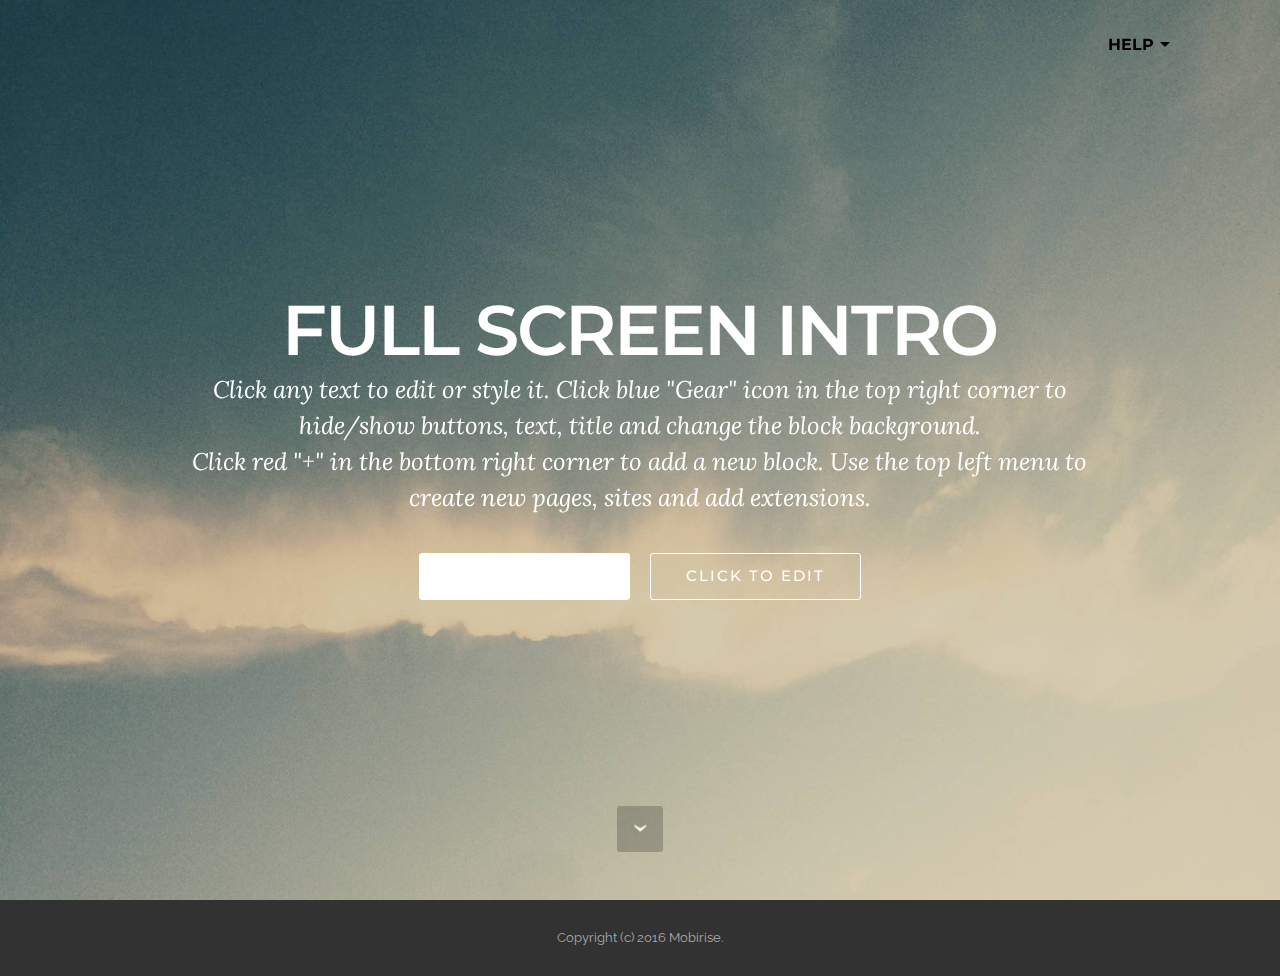
==== index.html @ 16f18b4a "create github pages" ====
<!DOCTYPE html>
<html>
<head>
  <!-- Site made with Mobirise Website Builder v3.12.1, https://mobirise.com -->
  <meta charset="UTF-8">
  <meta http-equiv="X-UA-Compatible" content="IE=edge">
  <meta name="generator" content="Mobirise v3.12.1, mobirise.com">
  <meta name="viewport" content="width=device-width, initial-scale=1">
  <link rel="shortcut icon" href="assets/images/logo.png" type="image/x-icon">
  <meta name="description" content="">
  
  <link rel="stylesheet" href="https://fonts.googleapis.com/css?family=Lora:400,700,400italic,700italic&amp;subset=latin">
  <link rel="stylesheet" href="https://fonts.googleapis.com/css?family=Montserrat:400,700">
  <link rel="stylesheet" href="https://fonts.googleapis.com/css?family=Raleway:100,100i,200,200i,300,300i,400,400i,500,500i,600,600i,700,700i,800,800i,900,900i">
  <link rel="stylesheet" href="assets/bootstrap-material-design-font/css/material.css">
  <link rel="stylesheet" href="assets/tether/tether.min.css">
  <link rel="stylesheet" href="assets/bootstrap/css/bootstrap.min.css">
  <link rel="stylesheet" href="assets/dropdown/css/style.css">
  <link rel="stylesheet" href="assets/animate.css/animate.min.css">
  <link rel="stylesheet" href="assets/theme/css/style.css">
  <link rel="stylesheet" href="assets/mobirise/css/mbr-additional.css" type="text/css">
  
  
  
</head>
<body>
<section id="menu-0">

    <nav class="navbar navbar-dropdown bg-color transparent">
        <div class="container">

            <div class="mbr-table">
                
                <div class="mbr-table-cell">

                    <button class="navbar-toggler pull-xs-right hidden-md-up" type="button" data-toggle="collapse" data-target="#exCollapsingNavbar">
                        <div class="hamburger-icon"></div>
                    </button>

                    <ul class="nav-dropdown collapse pull-xs-right nav navbar-nav navbar-toggleable-sm" id="exCollapsingNavbar"><li class="nav-item dropdown open"><a class="nav-link link dropdown-toggle" data-toggle="dropdown-submenu" href="https://mobirise.com/" aria-expanded="true">HELP</a><div class="dropdown-menu"><a class="dropdown-item" href="http://forums.mobirise.com/">Forum</a><a class="dropdown-item" href="https://mobirise.com/">Tutorials</a><a class="dropdown-item" href="https://mobirise.com/">Contact us</a></div></li></ul>
                    <button hidden="" class="navbar-toggler navbar-close" type="button" data-toggle="collapse" data-target="#exCollapsingNavbar">
                        <div class="close-icon"></div>
                    </button>

                </div>
            </div>

        </div>
    </nav>

</section>

<section class="engine"><a rel="external" href="https://mobirise.com">mobirise.com</a></section><section class="mbr-section mbr-section-hero mbr-section-full mbr-parallax-background mbr-section-with-arrow mbr-after-navbar" id="header1-1" style="background-image: url(assets/images/jumbotron.jpg);">

    

    <div class="mbr-table-cell">

        <div class="container">
            <div class="row">
                <div class="mbr-section col-md-10 col-md-offset-1 text-xs-center">

                    <h1 class="mbr-section-title display-1">FULL SCREEN INTRO</h1>
                    <p class="mbr-section-lead lead">Click any text to edit or style it. Click blue "Gear" icon in the top right corner to hide/show buttons, text, title and change the block background. <br> Click red "+" in the bottom right corner to add a new block. Use the top left menu to create new pages, sites and add extensions.</p>
                    <div class="mbr-section-btn"><a class="btn btn-lg btn-primary" href="https://mobirise.com">CLICK TO EDIT</a> <a class="btn btn-lg btn-white btn-white-outline" href="https://mobirise.com">CLICK TO EDIT</a></div>
                </div>
            </div>
        </div>
    </div>

    <div class="mbr-arrow mbr-arrow-floating" aria-hidden="true"><a href="#footer1-2"><i class="mbr-arrow-icon"></i></a></div>

</section>

<footer class="mbr-small-footer mbr-section mbr-section-nopadding" id="footer1-2" style="background-color: rgb(50, 50, 50); padding-top: 1.75rem; padding-bottom: 1.75rem;">
    
    <div class="container">
        <p class="text-xs-center">Copyright (c) 2016 Mobirise.</p>
    </div>
</footer>


  <script src="assets/web/assets/jquery/jquery.min.js"></script>
  <script src="assets/tether/tether.min.js"></script>
  <script src="assets/bootstrap/js/bootstrap.min.js"></script>
  <script src="assets/smooth-scroll/smooth-scroll.js"></script>
  <script src="assets/dropdown/js/script.min.js"></script>
  <script src="assets/touch-swipe/jquery.touch-swipe.min.js"></script>
  <script src="assets/viewport-checker/jquery.viewportchecker.js"></script>
  <script src="assets/jarallax/jarallax.js"></script>
  <script src="assets/theme/js/script.js"></script>
  
  
  <input name="animation" type="hidden">
  </body>
</html>
---- assets/bootstrap-material-design-font/css/material.css ----
@font-face {
  font-family: 'Material-Design-Icons';
  src: url('../fonts/Material-Design-Icons.eot?3ocs8m');
  src: url('../fonts/Material-Design-Icons.eot?#iefix3ocs8m') format('embedded-opentype'), url('../fonts/Material-Design-Icons.woff?3ocs8m') format('woff'), url('../fonts/Material-Design-Icons.ttf?3ocs8m') format('truetype'), url('../fonts/Material-Design-Icons.svg?3ocs8m#Material-Design-Icons') format('svg');
  font-weight: normal;
  font-style: normal;
}
[class^="mdi-"],
[class*="mdi-"] {
  speak: none;
  display: inline-block;
  font-style: normal;
  font-variant:normal;
  font-weight:normal;
  /*font-size:24px;*/
  line-height:1;
  font-family:'Material-Design-Icons' !important;
  text-rendering: auto;
  
  -webkit-font-smoothing: antialiased;
  -moz-osx-font-smoothing: grayscale;
  -webkit-transform: translate(0, 0);
      -ms-transform: translate(0, 0);
          transform: translate(0, 0);
}
[class^="mdi-"]:before,
[class*="mdi-"]:before {
  display: inline-block;
  speak: none;
  text-decoration: inherit;
}
[class^="mdi-"].pull-left,
[class*="mdi-"].pull-left {
  margin-right: .3em;
}
[class^="mdi-"].pull-right,
[class*="mdi-"].pull-right {
  margin-left: .3em;
}
[class^="mdi-"].mdi-lg:before,
[class*="mdi-"].mdi-lg:before,
[class^="mdi-"].mdi-lg:after,
[class*="mdi-"].mdi-lg:after {
  font-size: 1.33333333em;
  line-height: 0.75em;
  vertical-align: -15%;
}
[class^="mdi-"].mdi-2x:before,
[class*="mdi-"].mdi-2x:before,
[class^="mdi-"].mdi-2x:after,
[class*="mdi-"].mdi-2x:after {
  font-size: 2em;
}
[class^="mdi-"].mdi-3x:before,
[class*="mdi-"].mdi-3x:before,
[class^="mdi-"].mdi-3x:after,
[class*="mdi-"].mdi-3x:after {
  font-size: 3em;
}
[class^="mdi-"].mdi-4x:before,
[class*="mdi-"].mdi-4x:before,
[class^="mdi-"].mdi-4x:after,
[class*="mdi-"].mdi-4x:after {
  font-size: 4em;
}
[class^="mdi-"].mdi-5x:before,
[class*="mdi-"].mdi-5x:before,
[class^="mdi-"].mdi-5x:after,
[class*="mdi-"].mdi-5x:after {
  font-size: 5em;
}
[class^="mdi-device-signal-cellular-"]:after,
[class^="mdi-device-battery-"]:after,
[class^="mdi-device-battery-charging-"]:after,
[class^="mdi-device-signal-cellular-connected-no-internet-"]:after,
[class^="mdi-device-signal-wifi-"]:after,
[class^="mdi-device-signal-wifi-statusbar-not-connected"]:after,
.mdi-device-network-wifi:after {
  opacity: .3;
  position: absolute;
  left: 0;
  top: 0;
  z-index: 1;
  display: inline-block;
  speak: none;
  text-decoration: inherit;
}
[class^="mdi-device-signal-cellular-"]:after {
  content: "\e758";
}
[class^="mdi-device-battery-"]:after {
  content: "\e735";
}
[class^="mdi-device-battery-charging-"]:after {
  content: "\e733";
}
[class^="mdi-device-signal-cellular-connected-no-internet-"]:after {
  content: "\e75d";
}
[class^="mdi-device-signal-wifi-"]:after,
.mdi-device-network-wifi:after {
  content: "\e765";
}
[class^="mdi-device-signal-wifi-statusbasr-not-connected"]:after {
  content: "\e8f7";
}
.mdi-device-signal-cellular-off:after,
.mdi-device-signal-cellular-null:after,
.mdi-device-signal-cellular-no-sim:after,
.mdi-device-signal-wifi-off:after,
.mdi-device-signal-wifi-4-bar:after,
.mdi-device-signal-cellular-4-bar:after,
.mdi-device-battery-alert:after,
.mdi-device-signal-cellular-connected-no-internet-4-bar:after,
.mdi-device-battery-std:after,
.mdi-device-battery-full .mdi-device-battery-unknown:after {
  content: "";
}
.mdi-fw {
  width: 1.28571429em;
  text-align: center;
}
.mdi-ul {
  padding-left: 0;
  margin-left: 2.14285714em;
  list-style-type: none;
}
.mdi-ul > li {
  position: relative;
}
.mdi-li {
  position: absolute;
  left: -2.14285714em;
  width: 2.14285714em;
  top: 0.14285714em;
  text-align: center;
}
.mdi-li.mdi-lg {
  left: -1.85714286em;
}
.mdi-border {
  padding: .2em .25em .15em;
  border: solid 0.08em #eeeeee;
  border-radius: .1em;
}
.mdi-spin {
  -webkit-animation: mdi-spin 2s infinite linear;
  animation: mdi-spin 2s infinite linear;
  -webkit-transform-origin: 50% 50%;
  -ms-transform-origin: 50% 50%;
      transform-origin: 50% 50%;
}
.mdi-pulse {
  -webkit-animation: mdi-spin 1s steps(8) infinite;
  animation: mdi-spin 1s steps(8) infinite;
  -webkit-transform-origin: 50% 50%;
  -ms-transform-origin: 50% 50%;
      transform-origin: 50% 50%;
}
@-webkit-keyframes mdi-spin {
  0% {
    -webkit-transform: rotate(0deg);
    transform: rotate(0deg);
  }
  100% {
    -webkit-transform: rotate(359deg);
    transform: rotate(359deg);
  }
}
@keyframes mdi-spin {
  0% {
    -webkit-transform: rotate(0deg);
    transform: rotate(0deg);
  }
  100% {
    -webkit-transform: rotate(359deg);
    transform: rotate(359deg);
  }
}
.mdi-rotate-90 {
  filter: progid:DXImageTransform.Microsoft.BasicImage(rotation=1);
  -webkit-transform: rotate(90deg);
  -ms-transform: rotate(90deg);
  transform: rotate(90deg);
}
.mdi-rotate-180 {
  filter: progid:DXImageTransform.Microsoft.BasicImage(rotation=2);
  -webkit-transform: rotate(180deg);
  -ms-transform: rotate(180deg);
  transform: rotate(180deg);
}
.mdi-rotate-270 {
  filter: progid:DXImageTransform.Microsoft.BasicImage(rotation=3);
  -webkit-transform: rotate(270deg);
  -ms-transform: rotate(270deg);
  transform: rotate(270deg);
}
.mdi-flip-horizontal {
  filter: progid:DXImageTransform.Microsoft.BasicImage(rotation=0, mirror=1);
  -webkit-transform: scale(-1, 1);
  -ms-transform: scale(-1, 1);
  transform: scale(-1, 1);
}
.mdi-flip-vertical {
  filter: progid:DXImageTransform.Microsoft.BasicImage(rotation=2, mirror=1);
  -webkit-transform: scale(1, -1);
  -ms-transform: scale(1, -1);
  transform: scale(1, -1);
}
:root .mdi-rotate-90,
:root .mdi-rotate-180,
:root .mdi-rotate-270,
:root .mdi-flip-horizontal,
:root .mdi-flip-vertical {
  -webkit-filter: none;
          filter: none;
}
.mdi-stack {
  position: relative;
  display: inline-block;
  width: 2em;
  height: 2em;
  line-height: 2em;
  vertical-align: middle;
}
.mdi-stack-1x,
.mdi-stack-2x {
  position: absolute;
  left: 0;
  width: 100%;
  text-align: center;
}
.mdi-stack-1x {
  line-height: inherit;
}
.mdi-stack-2x {
  font-size: 2em;
}
.mdi-inverse {
  color: #ffffff;
}
/* Start Icons */
.mdi-action-3d-rotation:before {
  content: "\e600";
}
.mdi-action-accessibility:before {
  content: "\e601";
}
.mdi-action-account-balance-wallet:before {
  content: "\e602";
}
.mdi-action-account-balance:before {
  content: "\e603";
}
.mdi-action-account-box:before {
  content: "\e604";
}
.mdi-action-account-child:before {
  content: "\e605";
}
.mdi-action-account-circle:before {
  content: "\e606";
}
.mdi-action-add-shopping-cart:before {
  content: "\e607";
}
.mdi-action-alarm-add:before {
  content: "\e608";
}
.mdi-action-alarm-off:before {
  content: "\e609";
}
.mdi-action-alarm-on:before {
  content: "\e60a";
}
.mdi-action-alarm:before {
  content: "\e60b";
}
.mdi-action-android:before {
  content: "\e60c";
}
.mdi-action-announcement:before {
  content: "\e60d";
}
.mdi-action-aspect-ratio:before {
  content: "\e60e";
}
.mdi-action-assessment:before {
  content: "\e60f";
}
.mdi-action-assignment-ind:before {
  content: "\e610";
}
.mdi-action-assignment-late:before {
  content: "\e611";
}
.mdi-action-assignment-return:before {
  content: "\e612";
}
.mdi-action-assignment-returned:before {
  content: "\e613";
}
.mdi-action-assignment-turned-in:before {
  content: "\e614";
}
.mdi-action-assignment:before {
  content: "\e615";
}
.mdi-action-autorenew:before {
  content: "\e616";
}
.mdi-action-backup:before {
  content: "\e617";
}
.mdi-action-book:before {
  content: "\e618";
}
.mdi-action-bookmark-outline:before {
  content: "\e619";
}
.mdi-action-bookmark:before {
  content: "\e61a";
}
.mdi-action-bug-report:before {
  content: "\e61b";
}
.mdi-action-cached:before {
  content: "\e61c";
}
.mdi-action-check-circle:before {
  content: "\e61d";
}
.mdi-action-class:before {
  content: "\e61e";
}
.mdi-action-credit-card:before {
  content: "\e61f";
}
.mdi-action-dashboard:before {
  content: "\e620";
}
.mdi-action-delete:before {
  content: "\e621";
}
.mdi-action-description:before {
  content: "\e622";
}
.mdi-action-dns:before {
  content: "\e623";
}
.mdi-action-done-all:before {
  content: "\e624";
}
.mdi-action-done:before {
  content: "\e625";
}
.mdi-action-event:before {
  content: "\e626";
}
.mdi-action-exit-to-app:before {
  content: "\e627";
}
.mdi-action-explore:before {
  content: "\e628";
}
.mdi-action-extension:before {
  content: "\e629";
}
.mdi-action-face-unlock:before {
  content: "\e62a";
}
.mdi-action-favorite-outline:before {
  content: "\e62b";
}
.mdi-action-favorite:before {
  content: "\e62c";
}
.mdi-action-find-in-page:before {
  content: "\e62d";
}
.mdi-action-find-replace:before {
  content: "\e62e";
}
.mdi-action-flip-to-back:before {
  content: "\e62f";
}
.mdi-action-flip-to-front:before {
  content: "\e630";
}
.mdi-action-get-app:before {
  content: "\e631";
}
.mdi-action-grade:before {
  content: "\e632";
}
.mdi-action-group-work:before {
  content: "\e633";
}
.mdi-action-help:before {
  content: "\e634";
}
.mdi-action-highlight-remove:before {
  content: "\e635";
}
.mdi-action-history:before {
  content: "\e636";
}
.mdi-action-home:before {
  content: "\e637";
}
.mdi-action-https:before {
  content: "\e638";
}
.mdi-action-info-outline:before {
  content: "\e639";
}
.mdi-action-info:before {
  content: "\e63a";
}
.mdi-action-input:before {
  content: "\e63b";
}
.mdi-action-invert-colors:before {
  content: "\e63c";
}
.mdi-action-label-outline:before {
  content: "\e63d";
}
.mdi-action-label:before {
  content: "\e63e";
}
.mdi-action-language:before {
  content: "\e63f";
}
.mdi-action-launch:before {
  content: "\e640";
}
.mdi-action-list:before {
  content: "\e641";
}
.mdi-action-lock-open:before {
  content: "\e642";
}
.mdi-action-lock-outline:before {
  content: "\e643";
}
.mdi-action-lock:before {
  content: "\e644";
}
.mdi-action-loyalty:before {
  content: "\e645";
}
.mdi-action-markunread-mailbox:before {
  content: "\e646";
}
.mdi-action-note-add:before {
  content: "\e647";
}
.mdi-action-open-in-browser:before {
  content: "\e648";
}
.mdi-action-open-in-new:before {
  content: "\e649";
}
.mdi-action-open-with:before {
  content: "\e64a";
}
.mdi-action-pageview:before {
  content: "\e64b";
}
.mdi-action-payment:before {
  content: "\e64c";
}
.mdi-action-perm-camera-mic:before {
  content: "\e64d";
}
.mdi-action-perm-contact-cal:before {
  content: "\e64e";
}
.mdi-action-perm-data-setting:before {
  content: "\e64f";
}
.mdi-action-perm-device-info:before {
  content: "\e650";
}
.mdi-action-perm-identity:before {
  content: "\e651";
}
.mdi-action-perm-media:before {
  content: "\e652";
}
.mdi-action-perm-phone-msg:before {
  content: "\e653";
}
.mdi-action-perm-scan-wifi:before {
  content: "\e654";
}
.mdi-action-picture-in-picture:before {
  content: "\e655";
}
.mdi-action-polymer:before {
  content: "\e656";
}
.mdi-action-print:before {
  content: "\e657";
}
.mdi-action-query-builder:before {
  content: "\e658";
}
.mdi-action-question-answer:before {
  content: "\e659";
}
.mdi-action-receipt:before {
  content: "\e65a";
}
.mdi-action-redeem:before {
  content: "\e65b";
}
.mdi-action-reorder:before {
  content: "\e65c";
}
.mdi-action-report-problem:before {
  content: "\e65d";
}
.mdi-action-restore:before {
  content: "\e65e";
}
.mdi-action-room:before {
  content: "\e65f";
}
.mdi-action-schedule:before {
  content: "\e660";
}
.mdi-action-search:before {
  content: "\e661";
}
.mdi-action-settings-applications:before {
  content: "\e662";
}
.mdi-action-settings-backup-restore:before {
  content: "\e663";
}
.mdi-action-settings-bluetooth:before {
  content: "\e664";
}
.mdi-action-settings-cell:before {
  content: "\e665";
}
.mdi-action-settings-display:before {
  content: "\e666";
}
.mdi-action-settings-ethernet:before {
  content: "\e667";
}
.mdi-action-settings-input-antenna:before {
  content: "\e668";
}
.mdi-action-settings-input-component:before {
  content: "\e669";
}
.mdi-action-settings-input-composite:before {
  content: "\e66a";
}
.mdi-action-settings-input-hdmi:before {
  content: "\e66b";
}
.mdi-action-settings-input-svideo:before {
  content: "\e66c";
}
.mdi-action-settings-overscan:before {
  content: "\e66d";
}
.mdi-action-settings-phone:before {
  content: "\e66e";
}
.mdi-action-settings-power:before {
  content: "\e66f";
}
.mdi-action-settings-remote:before {
  content: "\e670";
}
.mdi-action-settings-voice:before {
  content: "\e671";
}
.mdi-action-settings:before {
  content: "\e672";
}
.mdi-action-shop-two:before {
  content: "\e673";
}
.mdi-action-shop:before {
  content: "\e674";
}
.mdi-action-shopping-basket:before {
  content: "\e675";
}
.mdi-action-shopping-cart:before {
  content: "\e676";
}
.mdi-action-speaker-notes:before {
  content: "\e677";
}
.mdi-action-spellcheck:before {
  content: "\e678";
}
.mdi-action-star-rate:before {
  content: "\e679";
}
.mdi-action-stars:before {
  content: "\e67a";
}
.mdi-action-store:before {
  content: "\e67b";
}
.mdi-action-subject:before {
  content: "\e67c";
}
.mdi-action-supervisor-account:before {
  content: "\e67d";
}
.mdi-action-swap-horiz:before {
  content: "\e67e";
}
.mdi-action-swap-vert-circle:before {
  content: "\e67f";
}
.mdi-action-swap-vert:before {
  content: "\e680";
}
.mdi-action-system-update-tv:before {
  content: "\e681";
}
.mdi-action-tab-unselected:before {
  content: "\e682";
}
.mdi-action-tab:before {
  content: "\e683";
}
.mdi-action-theaters:before {
  content: "\e684";
}
.mdi-action-thumb-down:before {
  content: "\e685";
}
.mdi-action-thumb-up:before {
  content: "\e686";
}
.mdi-action-thumbs-up-down:before {
  content: "\e687";
}
.mdi-action-toc:before {
  content: "\e688";
}
.mdi-action-today:before {
  content: "\e689";
}
.mdi-action-track-changes:before {
  content: "\e68a";
}
.mdi-action-translate:before {
  content: "\e68b";
}
.mdi-action-trending-down:before {
  content: "\e68c";
}
.mdi-action-trending-neutral:before {
  content: "\e68d";
}
.mdi-action-trending-up:before {
  content: "\e68e";
}
.mdi-action-turned-in-not:before {
  content: "\e68f";
}
.mdi-action-turned-in:before {
  content: "\e690";
}
.mdi-action-verified-user:before {
  content: "\e691";
}
.mdi-action-view-agenda:before {
  content: "\e692";
}
.mdi-action-view-array:before {
  content: "\e693";
}
.mdi-action-view-carousel:before {
  content: "\e694";
}
.mdi-action-view-column:before {
  content: "\e695";
}
.mdi-action-view-day:before {
  content: "\e696";
}
.mdi-action-view-headline:before {
  content: "\e697";
}
.mdi-action-view-list:before {
  content: "\e698";
}
.mdi-action-view-module:before {
  content: "\e699";
}
.mdi-action-view-quilt:before {
  content: "\e69a";
}
.mdi-action-view-stream:before {
  content: "\e69b";
}
.mdi-action-view-week:before {
  content: "\e69c";
}
.mdi-action-visibility-off:before {
  content: "\e69d";
}
.mdi-action-visibility:before {
  content: "\e69e";
}
.mdi-action-wallet-giftcard:before {
  content: "\e69f";
}
.mdi-action-wallet-membership:before {
  content: "\e6a0";
}
.mdi-action-wallet-travel:before {
  content: "\e6a1";
}
.mdi-action-work:before {
  content: "\e6a2";
}
.mdi-alert-error:before {
  content: "\e6a3";
}
.mdi-alert-warning:before {
  content: "\e6a4";
}
.mdi-av-album:before {
  content: "\e6a5";
}
.mdi-av-closed-caption:before {
  content: "\e6a6";
}
.mdi-av-equalizer:before {
  content: "\e6a7";
}
.mdi-av-explicit:before {
  content: "\e6a8";
}
.mdi-av-fast-forward:before {
  content: "\e6a9";
}
.mdi-av-fast-rewind:before {
  content: "\e6aa";
}
.mdi-av-games:before {
  content: "\e6ab";
}
.mdi-av-hearing:before {
  content: "\e6ac";
}
.mdi-av-high-quality:before {
  content: "\e6ad";
}
.mdi-av-loop:before {
  content: "\e6ae";
}
.mdi-av-mic-none:before {
  content: "\e6af";
}
.mdi-av-mic-off:before {
  content: "\e6b0";
}
.mdi-av-mic:before {
  content: "\e6b1";
}
.mdi-av-movie:before {
  content: "\e6b2";
}
.mdi-av-my-library-add:before {
  content: "\e6b3";
}
.mdi-av-my-library-books:before {
  content: "\e6b4";
}
.mdi-av-my-library-music:before {
  content: "\e6b5";
}
.mdi-av-new-releases:before {
  content: "\e6b6";
}
.mdi-av-not-interested:before {
  content: "\e6b7";
}
.mdi-av-pause-circle-fill:before {
  content: "\e6b8";
}
.mdi-av-pause-circle-outline:before {
  content: "\e6b9";
}
.mdi-av-pause:before {
  content: "\e6ba";
}
.mdi-av-play-arrow:before {
  content: "\e6bb";
}
.mdi-av-play-circle-fill:before {
  content: "\e6bc";
}
.mdi-av-play-circle-outline:before {
  content: "\e6bd";
}
.mdi-av-play-shopping-bag:before {
  content: "\e6be";
}
.mdi-av-playlist-add:before {
  content: "\e6bf";
}
.mdi-av-queue-music:before {
  content: "\e6c0";
}
.mdi-av-queue:before {
  content: "\e6c1";
}
.mdi-av-radio:before {
  content: "\e6c2";
}
.mdi-av-recent-actors:before {
  content: "\e6c3";
}
.mdi-av-repeat-one:before {
  content: "\e6c4";
}
.mdi-av-repeat:before {
  content: "\e6c5";
}
.mdi-av-replay:before {
  content: "\e6c6";
}
.mdi-av-shuffle:before {
  content: "\e6c7";
}
.mdi-av-skip-next:before {
  content: "\e6c8";
}
.mdi-av-skip-previous:before {
  content: "\e6c9";
}
.mdi-av-snooze:before {
  content: "\e6ca";
}
.mdi-av-stop:before {
  content: "\e6cb";
}
.mdi-av-subtitles:before {
  content: "\e6cc";
}
.mdi-av-surround-sound:before {
  content: "\e6cd";
}
.mdi-av-timer:before {
  content: "\e6ce";
}
.mdi-av-video-collection:before {
  content: "\e6cf";
}
.mdi-av-videocam-off:before {
  content: "\e6d0";
}
.mdi-av-videocam:before {
  content: "\e6d1";
}
.mdi-av-volume-down:before {
  content: "\e6d2";
}
.mdi-av-volume-mute:before {
  content: "\e6d3";
}
.mdi-av-volume-off:before {
  content: "\e6d4";
}
.mdi-av-volume-up:before {
  content: "\e6d5";
}
.mdi-av-web:before {
  content: "\e6d6";
}
.mdi-communication-business:before {
  content: "\e6d7";
}
.mdi-communication-call-end:before {
  content: "\e6d8";
}
.mdi-communication-call-made:before {
  content: "\e6d9";
}
.mdi-communication-call-merge:before {
  content: "\e6da";
}
.mdi-communication-call-missed:before {
  content: "\e6db";
}
.mdi-communication-call-received:before {
  content: "\e6dc";
}
.mdi-communication-call-split:before {
  content: "\e6dd";
}
.mdi-communication-call:before {
  content: "\e6de";
}
.mdi-communication-chat:before {
  content: "\e6df";
}
.mdi-communication-clear-all:before {
  content: "\e6e0";
}
.mdi-communication-comment:before {
  content: "\e6e1";
}
.mdi-communication-contacts:before {
  content: "\e6e2";
}
.mdi-communication-dialer-sip:before {
  content: "\e6e3";
}
.mdi-communication-dialpad:before {
  content: "\e6e4";
}
.mdi-communication-dnd-on:before {
  content: "\e6e5";
}
.mdi-communication-email:before {
  content: "\e6e6";
}
.mdi-communication-forum:before {
  content: "\e6e7";
}
.mdi-communication-import-export:before {
  content: "\e6e8";
}
.mdi-communication-invert-colors-off:before {
  content: "\e6e9";
}
.mdi-communication-invert-colors-on:before {
  content: "\e6ea";
}
.mdi-communication-live-help:before {
  content: "\e6eb";
}
.mdi-communication-location-off:before {
  content: "\e6ec";
}
.mdi-communication-location-on:before {
  content: "\e6ed";
}
.mdi-communication-message:before {
  content: "\e6ee";
}
.mdi-communication-messenger:before {
  content: "\e6ef";
}
.mdi-communication-no-sim:before {
  content: "\e6f0";
}
.mdi-communication-phone:before {
  content: "\e6f1";
}
.mdi-communication-portable-wifi-off:before {
  content: "\e6f2";
}
.mdi-communication-quick-contacts-dialer:before {
  content: "\e6f3";
}
.mdi-communication-quick-contacts-mail:before {
  content: "\e6f4";
}
.mdi-communication-ring-volume:before {
  content: "\e6f5";
}
.mdi-communication-stay-current-landscape:before {
  content: "\e6f6";
}
.mdi-communication-stay-current-portrait:before {
  content: "\e6f7";
}
.mdi-communication-stay-primary-landscape:before {
  content: "\e6f8";
}
.mdi-communication-stay-primary-portrait:before {
  content: "\e6f9";
}
.mdi-communication-swap-calls:before {
  content: "\e6fa";
}
.mdi-communication-textsms:before {
  content: "\e6fb";
}
.mdi-communication-voicemail:before {
  content: "\e6fc";
}
.mdi-communication-vpn-key:before {
  content: "\e6fd";
}
.mdi-content-add-box:before {
  content: "\e6fe";
}
.mdi-content-add-circle-outline:before {
  content: "\e6ff";
}
.mdi-content-add-circle:before {
  content: "\e700";
}
.mdi-content-add:before {
  content: "\e701";
}
.mdi-content-archive:before {
  content: "\e702";
}
.mdi-content-backspace:before {
  content: "\e703";
}
.mdi-content-block:before {
  content: "\e704";
}
.mdi-content-clear:before {
  content: "\e705";
}
.mdi-content-content-copy:before {
  content: "\e706";
}
.mdi-content-content-cut:before {
  content: "\e707";
}
.mdi-content-content-paste:before {
  content: "\e708";
}
.mdi-content-create:before {
  content: "\e709";
}
.mdi-content-drafts:before {
  content: "\e70a";
}
.mdi-content-filter-list:before {
  content: "\e70b";
}
.mdi-content-flag:before {
  content: "\e70c";
}
.mdi-content-forward:before {
  content: "\e70d";
}
.mdi-content-gesture:before {
  content: "\e70e";
}
.mdi-content-inbox:before {
  content: "\e70f";
}
.mdi-content-link:before {
  content: "\e710";
}
.mdi-content-mail:before {
  content: "\e711";
}
.mdi-content-markunread:before {
  content: "\e712";
}
.mdi-content-redo:before {
  content: "\e713";
}
.mdi-content-remove-circle-outline:before {
  content: "\e714";
}
.mdi-content-remove-circle:before {
  content: "\e715";
}
.mdi-content-remove:before {
  content: "\e716";
}
.mdi-content-reply-all:before {
  content: "\e717";
}
.mdi-content-reply:before {
  content: "\e718";
}
.mdi-content-report:before {
  content: "\e719";
}
.mdi-content-save:before {
  content: "\e71a";
}
.mdi-content-select-all:before {
  content: "\e71b";
}
.mdi-content-send:before {
  content: "\e71c";
}
.mdi-content-sort:before {
  content: "\e71d";
}
.mdi-content-text-format:before {
  content: "\e71e";
}
.mdi-content-undo:before {
  content: "\e71f";
}
.mdi-editor-attach-file:before {
  content: "\e776";
}
.mdi-editor-attach-money:before {
  content: "\e777";
}
.mdi-editor-border-all:before {
  content: "\e778";
}
.mdi-editor-border-bottom:before {
  content: "\e779";
}
.mdi-editor-border-clear:before {
  content: "\e77a";
}
.mdi-editor-border-color:before {
  content: "\e77b";
}
.mdi-editor-border-horizontal:before {
  content: "\e77c";
}
.mdi-editor-border-inner:before {
  content: "\e77d";
}
.mdi-editor-border-left:before {
  content: "\e77e";
}
.mdi-editor-border-outer:before {
  content: "\e77f";
}
.mdi-editor-border-right:before {
  content: "\e780";
}
.mdi-editor-border-style:before {
  content: "\e781";
}
.mdi-editor-border-top:before {
  content: "\e782";
}
.mdi-editor-border-vertical:before {
  content: "\e783";
}
.mdi-editor-format-align-center:before {
  content: "\e784";
}
.mdi-editor-format-align-justify:before {
  content: "\e785";
}
.mdi-editor-format-align-left:before {
  content: "\e786";
}
.mdi-editor-format-align-right:before {
  content: "\e787";
}
.mdi-editor-format-bold:before {
  content: "\e788";
}
.mdi-editor-format-clear:before {
  content: "\e789";
}
.mdi-editor-format-color-fill:before {
  content: "\e78a";
}
.mdi-editor-format-color-reset:before {
  content: "\e78b";
}
.mdi-editor-format-color-text:before {
  content: "\e78c";
}
.mdi-editor-format-indent-decrease:before {
  content: "\e78d";
}
.mdi-editor-format-indent-increase:before {
  content: "\e78e";
}
.mdi-editor-format-italic:before {
  content: "\e78f";
}
.mdi-editor-format-line-spacing:before {
  content: "\e790";
}
.mdi-editor-format-list-bulleted:before {
  content: "\e791";
}
.mdi-editor-format-list-numbered:before {
  content: "\e792";
}
.mdi-editor-format-paint:before {
  content: "\e793";
}
.mdi-editor-format-quote:before {
  content: "\e794";
}
.mdi-editor-format-size:before {
  content: "\e795";
}
.mdi-editor-format-strikethrough:before {
  content: "\e796";
}
.mdi-editor-format-textdirection-l-to-r:before {
  content: "\e797";
}
.mdi-editor-format-textdirection-r-to-l:before {
  content: "\e798";
}
.mdi-editor-format-underline:before {
  content: "\e799";
}
.mdi-editor-functions:before {
  content: "\e79a";
}
.mdi-editor-insert-chart:before {
  content: "\e79b";
}
.mdi-editor-insert-comment:before {
  content: "\e79c";
}
.mdi-editor-insert-drive-file:before {
  content: "\e79d";
}
.mdi-editor-insert-emoticon:before {
  content: "\e79e";
}
.mdi-editor-insert-invitation:before {
  content: "\e79f";
}
.mdi-editor-insert-link:before {
  content: "\e7a0";
}
.mdi-editor-insert-photo:before {
  content: "\e7a1";
}
.mdi-editor-merge-type:before {
  content: "\e7a2";
}
.mdi-editor-mode-comment:before {
  content: "\e7a3";
}
.mdi-editor-mode-edit:before {
  content: "\e7a4";
}
.mdi-editor-publish:before {
  content: "\e7a5";
}
.mdi-editor-vertical-align-bottom:before {
  content: "\e7a6";
}
.mdi-editor-vertical-align-center:before {
  content: "\e7a7";
}
.mdi-editor-vertical-align-top:before {
  content: "\e7a8";
}
.mdi-editor-wrap-text:before {
  content: "\e7a9";
}
.mdi-file-attachment:before {
  content: "\e7aa";
}
.mdi-file-cloud-circle:before {
  content: "\e7ab";
}
.mdi-file-cloud-done:before {
  content: "\e7ac";
}
.mdi-file-cloud-download:before {
  content: "\e7ad";
}
.mdi-file-cloud-off:before {
  content: "\e7ae";
}
.mdi-file-cloud-queue:before {
  content: "\e7af";
}
.mdi-file-cloud-upload:before {
  content: "\e7b0";
}
.mdi-file-cloud:before {
  content: "\e7b1";
}
.mdi-file-file-download:before {
  content: "\e7b2";
}
.mdi-file-file-upload:before {
  content: "\e7b3";
}
.mdi-file-folder-open:before {
  content: "\e7b4";
}
.mdi-file-folder-shared:before {
  content: "\e7b5";
}
.mdi-file-folder:before {
  content: "\e7b6";
}
.mdi-device-access-alarm:before {
  content: "\e720";
}
.mdi-device-access-alarms:before {
  content: "\e721";
}
.mdi-device-access-time:before {
  content: "\e722";
}
.mdi-device-add-alarm:before {
  content: "\e723";
}
.mdi-device-airplanemode-off:before {
  content: "\e724";
}
.mdi-device-airplanemode-on:before {
  content: "\e725";
}
.mdi-device-battery-20:before {
  content: "\e726";
}
.mdi-device-battery-30:before {
  content: "\e727";
}
.mdi-device-battery-50:before {
  content: "\e728";
}
.mdi-device-battery-60:before {
  content: "\e729";
}
.mdi-device-battery-80:before {
  content: "\e72a";
}
.mdi-device-battery-90:before {
  content: "\e72b";
}
.mdi-device-battery-alert:before {
  content: "\e72c";
}
.mdi-device-battery-charging-20:before {
  content: "\e72d";
}
.mdi-device-battery-charging-30:before {
  content: "\e72e";
}
.mdi-device-battery-charging-50:before {
  content: "\e72f";
}
.mdi-device-battery-charging-60:before {
  content: "\e730";
}
.mdi-device-battery-charging-80:before {
  content: "\e731";
}
.mdi-device-battery-charging-90:before {
  content: "\e732";
}
.mdi-device-battery-charging-full:before {
  content: "\e733";
}
.mdi-device-battery-full:before {
  content: "\e734";
}
.mdi-device-battery-std:before {
  content: "\e735";
}
.mdi-device-battery-unknown:before {
  content: "\e736";
}
.mdi-device-bluetooth-connected:before {
  content: "\e737";
}
.mdi-device-bluetooth-disabled:before {
  content: "\e738";
}
.mdi-device-bluetooth-searching:before {
  content: "\e739";
}
.mdi-device-bluetooth:before {
  content: "\e73a";
}
.mdi-device-brightness-auto:before {
  content: "\e73b";
}
.mdi-device-brightness-high:before {
  content: "\e73c";
}
.mdi-device-brightness-low:before {
  content: "\e73d";
}
.mdi-device-brightness-medium:before {
  content: "\e73e";
}
.mdi-device-data-usage:before {
  content: "\e73f";
}
.mdi-device-developer-mode:before {
  content: "\e740";
}
.mdi-device-devices:before {
  content: "\e741";
}
.mdi-device-dvr:before {
  content: "\e742";
}
.mdi-device-gps-fixed:before {
  content: "\e743";
}
.mdi-device-gps-not-fixed:before {
  content: "\e744";
}
.mdi-device-gps-off:before {
  content: "\e745";
}
.mdi-device-location-disabled:before {
  content: "\e746";
}
.mdi-device-location-searching:before {
  content: "\e747";
}
.mdi-device-multitrack-audio:before {
  content: "\e748";
}
.mdi-device-network-cell:before {
  content: "\e749";
}
.mdi-device-network-wifi:before {
  content: "\e74a";
}
.mdi-device-nfc:before {
  content: "\e74b";
}
.mdi-device-now-wallpaper:before {
  content: "\e74c";
}
.mdi-device-now-widgets:before {
  content: "\e74d";
}
.mdi-device-screen-lock-landscape:before {
  content: "\e74e";
}
.mdi-device-screen-lock-portrait:before {
  content: "\e74f";
}
.mdi-device-screen-lock-rotation:before {
  content: "\e750";
}
.mdi-device-screen-rotation:before {
  content: "\e751";
}
.mdi-device-sd-storage:before {
  content: "\e752";
}
.mdi-device-settings-system-daydream:before {
  content: "\e753";
}
.mdi-device-signal-cellular-0-bar:before {
  content: "\e754";
}
.mdi-device-signal-cellular-1-bar:before {
  content: "\e755";
}
.mdi-device-signal-cellular-2-bar:before {
  content: "\e756";
}
.mdi-device-signal-cellular-3-bar:before {
  content: "\e757";
}
.mdi-device-signal-cellular-4-bar:before {
  content: "\e758";
}
.mdi-signal-wifi-statusbar-connected-no-internet-after:before {
  content: "\e8f6";
}
.mdi-device-signal-cellular-connected-no-internet-0-bar:before {
  content: "\e759";
}
.mdi-device-signal-cellular-connected-no-internet-1-bar:before {
  content: "\e75a";
}
.mdi-device-signal-cellular-connected-no-internet-2-bar:before {
  content: "\e75b";
}
.mdi-device-signal-cellular-connected-no-internet-3-bar:before {
  content: "\e75c";
}
.mdi-device-signal-cellular-connected-no-internet-4-bar:before {
  content: "\e75d";
}
.mdi-device-signal-cellular-no-sim:before {
  content: "\e75e";
}
.mdi-device-signal-cellular-null:before {
  content: "\e75f";
}
.mdi-device-signal-cellular-off:before {
  content: "\e760";
}
.mdi-device-signal-wifi-0-bar:before {
  content: "\e761";
}
.mdi-device-signal-wifi-1-bar:before {
  content: "\e762";
}
.mdi-device-signal-wifi-2-bar:before {
  content: "\e763";
}
.mdi-device-signal-wifi-3-bar:before {
  content: "\e764";
}
.mdi-device-signal-wifi-4-bar:before {
  content: "\e765";
}
.mdi-device-signal-wifi-off:before {
  content: "\e766";
}
.mdi-device-signal-wifi-statusbar-1-bar:before {
  content: "\e767";
}
.mdi-device-signal-wifi-statusbar-2-bar:before {
  content: "\e768";
}
.mdi-device-signal-wifi-statusbar-3-bar:before {
  content: "\e769";
}
.mdi-device-signal-wifi-statusbar-4-bar:before {
  content: "\e76a";
}
.mdi-device-signal-wifi-statusbar-connected-no-internet-:before {
  content: "\e76b";
}
.mdi-device-signal-wifi-statusbar-connected-no-internet:before {
  content: "\e76f";
}
.mdi-device-signal-wifi-statusbar-connected-no-internet-2:before {
  content: "\e76c";
}
.mdi-device-signal-wifi-statusbar-connected-no-internet-3:before {
  content: "\e76d";
}
.mdi-device-signal-wifi-statusbar-connected-no-internet-4:before {
  content: "\e76e";
}
.mdi-signal-wifi-statusbar-not-connected-after:before {
  content: "\e8f7";
}
.mdi-device-signal-wifi-statusbar-not-connected:before {
  content: "\e770";
}
.mdi-device-signal-wifi-statusbar-null:before {
  content: "\e771";
}
.mdi-device-storage:before {
  content: "\e772";
}
.mdi-device-usb:before {
  content: "\e773";
}
.mdi-device-wifi-lock:before {
  content: "\e774";
}
.mdi-device-wifi-tethering:before {
  content: "\e775";
}
.mdi-hardware-cast-connected:before {
  content: "\e7b7";
}
.mdi-hardware-cast:before {
  content: "\e7b8";
}
.mdi-hardware-computer:before {
  content: "\e7b9";
}
.mdi-hardware-desktop-mac:before {
  content: "\e7ba";
}
.mdi-hardware-desktop-windows:before {
  content: "\e7bb";
}
.mdi-hardware-dock:before {
  content: "\e7bc";
}
.mdi-hardware-gamepad:before {
  content: "\e7bd";
}
.mdi-hardware-headset-mic:before {
  content: "\e7be";
}
.mdi-hardware-headset:before {
  content: "\e7bf";
}
.mdi-hardware-keyboard-alt:before {
  content: "\e7c0";
}
.mdi-hardware-keyboard-arrow-down:before {
  content: "\e7c1";
}
.mdi-hardware-keyboard-arrow-left:before {
  content: "\e7c2";
}
.mdi-hardware-keyboard-arrow-right:before {
  content: "\e7c3";
}
.mdi-hardware-keyboard-arrow-up:before {
  content: "\e7c4";
}
.mdi-hardware-keyboard-backspace:before {
  content: "\e7c5";
}
.mdi-hardware-keyboard-capslock:before {
  content: "\e7c6";
}
.mdi-hardware-keyboard-control:before {
  content: "\e7c7";
}
.mdi-hardware-keyboard-hide:before {
  content: "\e7c8";
}
.mdi-hardware-keyboard-return:before {
  content: "\e7c9";
}
.mdi-hardware-keyboard-tab:before {
  content: "\e7ca";
}
.mdi-hardware-keyboard-voice:before {
  content: "\e7cb";
}
.mdi-hardware-keyboard:before {
  content: "\e7cc";
}
.mdi-hardware-laptop-chromebook:before {
  content: "\e7cd";
}
.mdi-hardware-laptop-mac:before {
  content: "\e7ce";
}
.mdi-hardware-laptop-windows:before {
  content: "\e7cf";
}
.mdi-hardware-laptop:before {
  content: "\e7d0";
}
.mdi-hardware-memory:before {
  content: "\e7d1";
}
.mdi-hardware-mouse:before {
  content: "\e7d2";
}
.mdi-hardware-phone-android:before {
  content: "\e7d3";
}
.mdi-hardware-phone-iphone:before {
  content: "\e7d4";
}
.mdi-hardware-phonelink-off:before {
  content: "\e7d5";
}
.mdi-hardware-phonelink:before {
  content: "\e7d6";
}
.mdi-hardware-security:before {
  content: "\e7d7";
}
.mdi-hardware-sim-card:before {
  content: "\e7d8";
}
.mdi-hardware-smartphone:before {
  content: "\e7d9";
}
.mdi-hardware-speaker:before {
  content: "\e7da";
}
.mdi-hardware-tablet-android:before {
  content: "\e7db";
}
.mdi-hardware-tablet-mac:before {
  content: "\e7dc";
}
.mdi-hardware-tablet:before {
  content: "\e7dd";
}
.mdi-hardware-tv:before {
  content: "\e7de";
}
.mdi-hardware-watch:before {
  content: "\e7df";
}
.mdi-image-add-to-photos:before {
  content: "\e7e0";
}
.mdi-image-adjust:before {
  content: "\e7e1";
}
.mdi-image-assistant-photo:before {
  content: "\e7e2";
}
.mdi-image-audiotrack:before {
  content: "\e7e3";
}
.mdi-image-blur-circular:before {
  content: "\e7e4";
}
.mdi-image-blur-linear:before {
  content: "\e7e5";
}
.mdi-image-blur-off:before {
  content: "\e7e6";
}
.mdi-image-blur-on:before {
  content: "\e7e7";
}
.mdi-image-brightness-1:before {
  content: "\e7e8";
}
.mdi-image-brightness-2:before {
  content: "\e7e9";
}
.mdi-image-brightness-3:before {
  content: "\e7ea";
}
.mdi-image-brightness-4:before {
  content: "\e7eb";
}
.mdi-image-brightness-5:before {
  content: "\e7ec";
}
.mdi-image-brightness-6:before {
  content: "\e7ed";
}
.mdi-image-brightness-7:before {
  content: "\e7ee";
}
.mdi-image-brush:before {
  content: "\e7ef";
}
.mdi-image-camera-alt:before {
  content: "\e7f0";
}
.mdi-image-camera-front:before {
  content: "\e7f1";
}
.mdi-image-camera-rear:before {
  content: "\e7f2";
}
.mdi-image-camera-roll:before {
  content: "\e7f3";
}
.mdi-image-camera:before {
  content: "\e7f4";
}
.mdi-image-center-focus-strong:before {
  content: "\e7f5";
}
.mdi-image-center-focus-weak:before {
  content: "\e7f6";
}
.mdi-image-collections:before {
  content: "\e7f7";
}
.mdi-image-color-lens:before {
  content: "\e7f8";
}
.mdi-image-colorize:before {
  content: "\e7f9";
}
.mdi-image-compare:before {
  content: "\e7fa";
}
.mdi-image-control-point-duplicate:before {
  content: "\e7fb";
}
.mdi-image-control-point:before {
  content: "\e7fc";
}
.mdi-image-crop-3-2:before {
  content: "\e7fd";
}
.mdi-image-crop-5-4:before {
  content: "\e7fe";
}
.mdi-image-crop-7-5:before {
  content: "\e7ff";
}
.mdi-image-crop-16-9:before {
  content: "\e800";
}
.mdi-image-crop-din:before {
  content: "\e801";
}
.mdi-image-crop-free:before {
  content: "\e802";
}
.mdi-image-crop-landscape:before {
  content: "\e803";
}
.mdi-image-crop-original:before {
  content: "\e804";
}
.mdi-image-crop-portrait:before {
  content: "\e805";
}
.mdi-image-crop-square:before {
  content: "\e806";
}
.mdi-image-crop:before {
  content: "\e807";
}
.mdi-image-dehaze:before {
  content: "\e808";
}
.mdi-image-details:before {
  content: "\e809";
}
.mdi-image-edit:before {
  content: "\e80a";
}
.mdi-image-exposure-minus-1:before {
  content: "\e80b";
}
.mdi-image-exposure-minus-2:before {
  content: "\e80c";
}
.mdi-image-exposure-plus-1:before {
  content: "\e80d";
}
.mdi-image-exposure-plus-2:before {
  content: "\e80e";
}
.mdi-image-exposure-zero:before {
  content: "\e80f";
}
.mdi-image-exposure:before {
  content: "\e810";
}
.mdi-image-filter-1:before {
  content: "\e811";
}
.mdi-image-filter-2:before {
  content: "\e812";
}
.mdi-image-filter-3:before {
  content: "\e813";
}
.mdi-image-filter-4:before {
  content: "\e814";
}
.mdi-image-filter-5:before {
  content: "\e815";
}
.mdi-image-filter-6:before {
  content: "\e816";
}
.mdi-image-filter-7:before {
  content: "\e817";
}
.mdi-image-filter-8:before {
  content: "\e818";
}
.mdi-image-filter-9-plus:before {
  content: "\e819";
}
.mdi-image-filter-9:before {
  content: "\e81a";
}
.mdi-image-filter-b-and-w:before {
  content: "\e81b";
}
.mdi-image-filter-center-focus:before {
  content: "\e81c";
}
.mdi-image-filter-drama:before {
  content: "\e81d";
}
.mdi-image-filter-frames:before {
  content: "\e81e";
}
.mdi-image-filter-hdr:before {
  content: "\e81f";
}
.mdi-image-filter-none:before {
  content: "\e820";
}
.mdi-image-filter-tilt-shift:before {
  content: "\e821";
}
.mdi-image-filter-vintage:before {
  content: "\e822";
}
.mdi-image-filter:before {
  content: "\e823";
}
.mdi-image-flare:before {
  content: "\e824";
}
.mdi-image-flash-auto:before {
  content: "\e825";
}
.mdi-image-flash-off:before {
  content: "\e826";
}
.mdi-image-flash-on:before {
  content: "\e827";
}
.mdi-image-flip:before {
  content: "\e828";
}
.mdi-image-gradient:before {
  content: "\e829";
}
.mdi-image-grain:before {
  content: "\e82a";
}
.mdi-image-grid-off:before {
  content: "\e82b";
}
.mdi-image-grid-on:before {
  content: "\e82c";
}
.mdi-image-hdr-off:before {
  content: "\e82d";
}
.mdi-image-hdr-on:before {
  content: "\e82e";
}
.mdi-image-hdr-strong:before {
  content: "\e82f";
}
.mdi-image-hdr-weak:before {
  content: "\e830";
}
.mdi-image-healing:before {
  content: "\e831";
}
.mdi-image-image-aspect-ratio:before {
  content: "\e832";
}
.mdi-image-image:before {
  content: "\e833";
}
.mdi-image-iso:before {
  content: "\e834";
}
.mdi-image-landscape:before {
  content: "\e835";
}
.mdi-image-leak-add:before {
  content: "\e836";
}
.mdi-image-leak-remove:before {
  content: "\e837";
}
.mdi-image-lens:before {
  content: "\e838";
}
.mdi-image-looks-3:before {
  content: "\e839";
}
.mdi-image-looks-4:before {
  content: "\e83a";
}
.mdi-image-looks-5:before {
  content: "\e83b";
}
.mdi-image-looks-6:before {
  content: "\e83c";
}
.mdi-image-looks-one:before {
  content: "\e83d";
}
.mdi-image-looks-two:before {
  content: "\e83e";
}
.mdi-image-looks:before {
  content: "\e83f";
}
.mdi-image-loupe:before {
  content: "\e840";
}
.mdi-image-movie-creation:before {
  content: "\e841";
}
.mdi-image-nature-people:before {
  content: "\e842";
}
.mdi-image-nature:before {
  content: "\e843";
}
.mdi-image-navigate-before:before {
  content: "\e844";
}
.mdi-image-navigate-next:before {
  content: "\e845";
}
.mdi-image-palette:before {
  content: "\e846";
}
.mdi-image-panorama-fisheye:before {
  content: "\e847";
}
.mdi-image-panorama-horizontal:before {
  content: "\e848";
}
.mdi-image-panorama-vertical:before {
  content: "\e849";
}
.mdi-image-panorama-wide-angle:before {
  content: "\e84a";
}
.mdi-image-panorama:before {
  content: "\e84b";
}
.mdi-image-photo-album:before {
  content: "\e84c";
}
.mdi-image-photo-camera:before {
  content: "\e84d";
}
.mdi-image-photo-library:before {
  content: "\e84e";
}
.mdi-image-photo:before {
  content: "\e84f";
}
.mdi-image-portrait:before {
  content: "\e850";
}
.mdi-image-remove-red-eye:before {
  content: "\e851";
}
.mdi-image-rotate-left:before {
  content: "\e852";
}
.mdi-image-rotate-right:before {
  content: "\e853";
}
.mdi-image-slideshow:before {
  content: "\e854";
}
.mdi-image-straighten:before {
  content: "\e855";
}
.mdi-image-style:before {
  content: "\e856";
}
.mdi-image-switch-camera:before {
  content: "\e857";
}
.mdi-image-switch-video:before {
  content: "\e858";
}
.mdi-image-tag-faces:before {
  content: "\e859";
}
.mdi-image-texture:before {
  content: "\e85a";
}
.mdi-image-timelapse:before {
  content: "\e85b";
}
.mdi-image-timer-3:before {
  content: "\e85c";
}
.mdi-image-timer-10:before {
  content: "\e85d";
}
.mdi-image-timer-auto:before {
  content: "\e85e";
}
.mdi-image-timer-off:before {
  content: "\e85f";
}
.mdi-image-timer:before {
  content: "\e860";
}
.mdi-image-tonality:before {
  content: "\e861";
}
.mdi-image-transform:before {
  content: "\e862";
}
.mdi-image-tune:before {
  content: "\e863";
}
.mdi-image-wb-auto:before {
  content: "\e864";
}
.mdi-image-wb-cloudy:before {
  content: "\e865";
}
.mdi-image-wb-incandescent:before {
  content: "\e866";
}
.mdi-image-wb-irradescent:before {
  content: "\e867";
}
.mdi-image-wb-sunny:before {
  content: "\e868";
}
.mdi-maps-beenhere:before {
  content: "\e869";
}
.mdi-maps-directions-bike:before {
  content: "\e86a";
}
.mdi-maps-directions-bus:before {
  content: "\e86b";
}
.mdi-maps-directions-car:before {
  content: "\e86c";
}
.mdi-maps-directions-ferry:before {
  content: "\e86d";
}
.mdi-maps-directions-subway:before {
  content: "\e86e";
}
.mdi-maps-directions-train:before {
  content: "\e86f";
}
.mdi-maps-directions-transit:before {
  content: "\e870";
}
.mdi-maps-directions-walk:before {
  content: "\e871";
}
.mdi-maps-directions:before {
  content: "\e872";
}
.mdi-maps-flight:before {
  content: "\e873";
}
.mdi-maps-hotel:before {
  content: "\e874";
}
.mdi-maps-layers-clear:before {
  content: "\e875";
}
.mdi-maps-layers:before {
  content: "\e876";
}
.mdi-maps-local-airport:before {
  content: "\e877";
}
.mdi-maps-local-atm:before {
  content: "\e878";
}
.mdi-maps-local-attraction:before {
  content: "\e879";
}
.mdi-maps-local-bar:before {
  content: "\e87a";
}
.mdi-maps-local-cafe:before {
  content: "\e87b";
}
.mdi-maps-local-car-wash:before {
  content: "\e87c";
}
.mdi-maps-local-convenience-store:before {
  content: "\e87d";
}
.mdi-maps-local-drink:before {
  content: "\e87e";
}
.mdi-maps-local-florist:before {
  content: "\e87f";
}
.mdi-maps-local-gas-station:before {
  content: "\e880";
}
.mdi-maps-local-grocery-store:before {
  content: "\e881";
}
.mdi-maps-local-hospital:before {
  content: "\e882";
}
.mdi-maps-local-hotel:before {
  content: "\e883";
}
.mdi-maps-local-laundry-service:before {
  content: "\e884";
}
.mdi-maps-local-library:before {
  content: "\e885";
}
.mdi-maps-local-mall:before {
  content: "\e886";
}
.mdi-maps-local-movies:before {
  content: "\e887";
}
.mdi-maps-local-offer:before {
  content: "\e888";
}
.mdi-maps-local-parking:before {
  content: "\e889";
}
.mdi-maps-local-pharmacy:before {
  content: "\e88a";
}
.mdi-maps-local-phone:before {
  content: "\e88b";
}
.mdi-maps-local-pizza:before {
  content: "\e88c";
}
.mdi-maps-local-play:before {
  content: "\e88d";
}
.mdi-maps-local-post-office:before {
  content: "\e88e";
}
.mdi-maps-local-print-shop:before {
  content: "\e88f";
}
.mdi-maps-local-restaurant:before {
  content: "\e890";
}
.mdi-maps-local-see:before {
  content: "\e891";
}
.mdi-maps-local-shipping:before {
  content: "\e892";
}
.mdi-maps-local-taxi:before {
  content: "\e893";
}
.mdi-maps-location-history:before {
  content: "\e894";
}
.mdi-maps-map:before {
  content: "\e895";
}
.mdi-maps-my-location:before {
  content: "\e896";
}
.mdi-maps-navigation:before {
  content: "\e897";
}
.mdi-maps-pin-drop:before {
  content: "\e898";
}
.mdi-maps-place:before {
  content: "\e899";
}
.mdi-maps-rate-review:before {
  content: "\e89a";
}
.mdi-maps-restaurant-menu:before {
  content: "\e89b";
}
.mdi-maps-satellite:before {
  content: "\e89c";
}
.mdi-maps-store-mall-directory:before {
  content: "\e89d";
}
.mdi-maps-terrain:before {
  content: "\e89e";
}
.mdi-maps-traffic:before {
  content: "\e89f";
}
.mdi-navigation-apps:before {
  content: "\e8a0";
}
.mdi-navigation-arrow-back:before {
  content: "\e8a1";
}
.mdi-navigation-arrow-drop-down-circle:before {
  content: "\e8a2";
}
.mdi-navigation-arrow-drop-down:before {
  content: "\e8a3";
}
.mdi-navigation-arrow-drop-up:before {
  content: "\e8a4";
}
.mdi-navigation-arrow-forward:before {
  content: "\e8a5";
}
.mdi-navigation-cancel:before {
  content: "\e8a6";
}
.mdi-navigation-check:before {
  content: "\e8a7";
}
.mdi-navigation-chevron-left:before {
  content: "\e8a8";
}
.mdi-navigation-chevron-right:before {
  content: "\e8a9";
}
.mdi-navigation-close:before {
  content: "\e8aa";
}
.mdi-navigation-expand-less:before {
  content: "\e8ab";
}
.mdi-navigation-expand-more:before {
  content: "\e8ac";
}
.mdi-navigation-fullscreen-exit:before {
  content: "\e8ad";
}
.mdi-navigation-fullscreen:before {
  content: "\e8ae";
}
.mdi-navigation-menu:before {
  content: "\e8af";
}
.mdi-navigation-more-horiz:before {
  content: "\e8b0";
}
.mdi-navigation-more-vert:before {
  content: "\e8b1";
}
.mdi-navigation-refresh:before {
  content: "\e8b2";
}
.mdi-navigation-unfold-less:before {
  content: "\e8b3";
}
.mdi-navigation-unfold-more:before {
  content: "\e8b4";
}
.mdi-notification-adb:before {
  content: "\e8b5";
}
.mdi-notification-bluetooth-audio:before {
  content: "\e8b6";
}
.mdi-notification-disc-full:before {
  content: "\e8b7";
}
.mdi-notification-dnd-forwardslash:before {
  content: "\e8b8";
}
.mdi-notification-do-not-disturb:before {
  content: "\e8b9";
}
.mdi-notification-drive-eta:before {
  content: "\e8ba";
}
.mdi-notification-event-available:before {
  content: "\e8bb";
}
.mdi-notification-event-busy:before {
  content: "\e8bc";
}
.mdi-notification-event-note:before {
  content: "\e8bd";
}
.mdi-notification-folder-special:before {
  content: "\e8be";
}
.mdi-notification-mms:before {
  content: "\e8bf";
}
.mdi-notification-more:before {
  content: "\e8c0";
}
.mdi-notification-network-locked:before {
  content: "\e8c1";
}
.mdi-notification-phone-bluetooth-speaker:before {
  content: "\e8c2";
}
.mdi-notification-phone-forwarded:before {
  content: "\e8c3";
}
.mdi-notification-phone-in-talk:before {
  content: "\e8c4";
}
.mdi-notification-phone-locked:before {
  content: "\e8c5";
}
.mdi-notification-phone-missed:before {
  content: "\e8c6";
}
.mdi-notification-phone-paused:before {
  content: "\e8c7";
}
.mdi-notification-play-download:before {
  content: "\e8c8";
}
.mdi-notification-play-install:before {
  content: "\e8c9";
}
.mdi-notification-sd-card:before {
  content: "\e8ca";
}
.mdi-notification-sim-card-alert:before {
  content: "\e8cb";
}
.mdi-notification-sms-failed:before {
  content: "\e8cc";
}
.mdi-notification-sms:before {
  content: "\e8cd";
}
.mdi-notification-sync-disabled:before {
  content: "\e8ce";
}
.mdi-notification-sync-problem:before {
  content: "\e8cf";
}
.mdi-notification-sync:before {
  content: "\e8d0";
}
.mdi-notification-system-update:before {
  content: "\e8d1";
}
.mdi-notification-tap-and-play:before {
  content: "\e8d2";
}
.mdi-notification-time-to-leave:before {
  content: "\e8d3";
}
.mdi-notification-vibration:before {
  content: "\e8d4";
}
.mdi-notification-voice-chat:before {
  content: "\e8d5";
}
.mdi-notification-vpn-lock:before {
  content: "\e8d6";
}
.mdi-social-cake:before {
  content: "\e8d7";
}
.mdi-social-domain:before {
  content: "\e8d8";
}
.mdi-social-group-add:before {
  content: "\e8d9";
}
.mdi-social-group:before {
  content: "\e8da";
}
.mdi-social-location-city:before {
  content: "\e8db";
}
.mdi-social-mood:before {
  content: "\e8dc";
}
.mdi-social-notifications-none:before {
  content: "\e8dd";
}
.mdi-social-notifications-off:before {
  content: "\e8de";
}
.mdi-social-notifications-on:before {
  content: "\e8df";
}
.mdi-social-notifications-paused:before {
  content: "\e8e0";
}
.mdi-social-notifications:before {
  content: "\e8e1";
}
.mdi-social-pages:before {
  content: "\e8e2";
}
.mdi-social-party-mode:before {
  content: "\e8e3";
}
.mdi-social-people-outline:before {
  content: "\e8e4";
}
.mdi-social-people:before {
  content: "\e8e5";
}
.mdi-social-person-add:before {
  content: "\e8e6";
}
.mdi-social-person-outline:before {
  content: "\e8e7";
}
.mdi-social-person:before {
  content: "\e8e8";
}
.mdi-social-plus-one:before {
  content: "\e8e9";
}
.mdi-social-poll:before {
  content: "\e8ea";
}
.mdi-social-public:before {
  content: "\e8eb";
}
.mdi-social-school:before {
  content: "\e8ec";
}
.mdi-social-share:before {
  content: "\e8ed";
}
.mdi-social-whatshot:before {
  content: "\e8ee";
}
.mdi-toggle-check-box-outline-blank:before {
  content: "\e8ef";
}
.mdi-toggle-check-box:before {
  content: "\e8f0";
}
.mdi-toggle-radio-button-off:before {
  content: "\e8f1";
}
.mdi-toggle-radio-button-on:before {
  content: "\e8f2";
}
.mdi-toggle-star-half:before {
  content: "\e8f3";
}
.mdi-toggle-star-outline:before {
  content: "\e8f4";
}
.mdi-toggle-star:before {
  content: "\e8f5";
}
---- assets/dropdown/css/style.css ----
.navbar-dropdown {
  left: 0;
  padding: 0;
  position: absolute;
  right: 0;
  top: 0;
  transition: all 0.45s ease;
  z-index: 1030; }
  .navbar-dropdown .navbar-brand {
    float: none;
    font-size: 0;
    padding: 1.25rem 0;
    position: relative;
    transition: padding 0.25s ease;
    white-space: nowrap; }
    .navbar-dropdown .navbar-brand::before {
      content: "";
      display: inline-block;
      height: 100%;
      vertical-align: middle; }
  .navbar-dropdown .navbar-logo,
  .navbar-dropdown .navbar-caption {
    display: inline-block;
    vertical-align: middle; }
  .navbar-dropdown .navbar-logo {
    margin-right: 0.8rem;
    transition: margin 0.3s ease-in-out; }
    .navbar-dropdown .navbar-logo img {
      height: 3.125rem;
      transition: all 0.3s ease-in-out; }
  .navbar-dropdown .mbr-table-cell {
    height: 5.625rem; }
  .navbar-dropdown .navbar-caption {
    font-family: "Montserrat";
    font-size: 1rem;
    font-weight: 700;
    white-space: normal; }
    .navbar-dropdown .navbar-caption, .navbar-dropdown .navbar-caption:hover {
      color: inherit;
      text-decoration: none; }
  .navbar-dropdown.navbar-fixed-top {
    position: fixed; }
  .navbar-dropdown.bg-color.transparent {
    background: none !important; }
  .navbar-dropdown.navbar-short .navbar-brand {
    padding: 0.625rem 0; }
  .navbar-dropdown.navbar-short .navbar-logo {
    margin-right: 0.5rem; }
    .navbar-dropdown.navbar-short .navbar-logo img {
      height: 2.375rem; }
  .navbar-dropdown.navbar-short .mbr-table-cell {
    height: 3.625rem; }
  .navbar-dropdown .navbar-close {
    left: 0.6875rem;
    position: fixed;
    top: 0.75rem;
    z-index: 1000; }
  .navbar-dropdown.opened {
    background: none !important; }
    .navbar-dropdown.opened .navbar-brand,
    .navbar-dropdown.opened .navbar-toggler {
      display: none; }
  .navbar-dropdown .hamburger-icon {
    content: "";
    width: 16px;
    -webkit-box-shadow: 0 -6px 0 1px,0 0 0 1px,0 6px 0 1px;
    -moz-box-shadow: 0 -6px 0 1px,0 0 0 1px,0 6px 0 1px;
    box-shadow: 0 -6px 0 1px,0 0 0 1px,0 6px 0 1px; }
  .navbar-dropdown .close-icon {
    position: relative;
    width: 21px;
    height: 21px;
    overflow: hidden; }
    .navbar-dropdown .close-icon::before, .navbar-dropdown .close-icon::after {
      content: '';
      position: absolute;
      height: 2px;
      width: 100%;
      top: 50%;
      left: 0;
      margin-top: -1px; }
    .navbar-dropdown .close-icon::before {
      transform: rotate(45deg);
      -ms-transform: rotate(45deg);
      -webkit-transform: rotate(45deg); }
    .navbar-dropdown .close-icon::after {
      transform: rotate(-45deg);
      -ms-transform: rotate(-45deg);
      -webkit-transform: rotate(-45deg); }

.dropdown-menu .dropdown-toggle[data-toggle="dropdown-submenu"]::after {
  border-bottom: 0.35em solid transparent;
  border-left: 0.35em solid;
  border-right: 0;
  border-top: 0.35em solid transparent;
  margin-left: 0.3rem; }

.dropdown-menu .dropdown-item:focus {
  outline: 0; }

.nav-dropdown {
  display: table !important;
  font-family: "Montserrat";
  font-size: 0.75rem;
  font-weight: 700;
  height: auto !important; }
  .nav-dropdown .nav-item {
    display: table-cell;
    float: none;
    vertical-align: middle; }
  .nav-dropdown .nav-btn {
    padding-left: 1rem; }
  .nav-dropdown .link {
    margin: 1.667em;
    padding: 0;
    transition: color .2s ease-in-out; }
    .nav-dropdown .link.dropdown-toggle {
      margin-right: 2.583em; }
      .nav-dropdown .link.dropdown-toggle::after {
        margin-left: .25rem;
        border-top: 0.35em solid;
        border-right: 0.35em solid transparent;
        border-left: 0.35em solid transparent;
        border-bottom: 0; }
      .nav-dropdown .link.dropdown-toggle::after {
        display: block;
        margin-top: -0.1667em;
        position: absolute;
        right: 1.3333em;
        top: 50%; }
      .nav-dropdown .link.dropdown-toggle[aria-expanded="true"] {
        margin: 0;
        padding: 1.667em 2.583em 1.667em 1.667em; }
  .nav-dropdown .link::after,
  .nav-dropdown .dropdown-item::after {
    color: inherit; }
  .nav-dropdown .btn {
    font-size: 0.75rem;
    font-weight: 700;
    letter-spacing: 0;
    margin-bottom: 0;
    padding-left: 1.25rem;
    padding-right: 1.25rem; }
  .nav-dropdown .dropdown-menu {
    border-radius: 0;
    border: 0;
    left: 0;
    margin: 0;
    padding-bottom: 1.25rem;
    padding-top: 1.25rem; }
  .nav-dropdown .dropdown-submenu {
    left: 100%;
    margin-left: 0.125rem;
    margin-top: -1.25rem;
    top: 0; }
  .nav-dropdown .dropdown-item {
    font-size: 0.8125rem;
    font-weight: 500;
    line-height: 2;
    padding: 0.3846em 4.615em 0.3846em 1.5385em;
    position: relative;
    transition: color .2s ease-in-out, background-color .2s ease-in-out; }
    .nav-dropdown .dropdown-item::after {
      margin-top: -0.3077em;
      position: absolute;
      right: 1.1538em;
      top: 50%; }
    .nav-dropdown .dropdown-item:focus, .nav-dropdown .dropdown-item:hover {
      background: none; }

@media (max-width: 767px) {
  .nav-dropdown.navbar-toggleable-sm {
    bottom: 0;
    display: none;
    left: 0;
    overflow-x: hidden;
    position: fixed;
    top: 0;
    transform: translateX(-100%);
    -ms-transform: translateX(-100%);
    -webkit-transform: translateX(-100%);
    width: 18.75rem;
    z-index: 999; } }
.nav-dropdown.navbar-toggleable-xl {
  bottom: 0;
  display: none;
  left: 0;
  overflow-x: hidden;
  position: fixed;
  top: 0;
  transform: translateX(-100%);
  -ms-transform: translateX(-100%);
  -webkit-transform: translateX(-100%);
  width: 18.75rem;
  z-index: 999; }

.nav-dropdown-sm {
  display: block !important;
  overflow-x: hidden;
  overflow: auto;
  padding-top: 3.875rem; }
  .nav-dropdown-sm::after {
    content: "";
    display: block;
    height: 3rem;
    width: 100%; }
  .nav-dropdown-sm.collapse.in ~ .navbar-close {
    display: block !important; }
  .nav-dropdown-sm.collapsing, .nav-dropdown-sm.collapse.in {
    transform: translateX(0);
    -ms-transform: translateX(0);
    -webkit-transform: translateX(0);
    transition: all 0.25s ease-out;
    -webkit-transition: all 0.25s ease-out; }
  .nav-dropdown-sm.collapsing[aria-expanded="false"] {
    transform: translateX(-100%);
    -ms-transform: translateX(-100%);
    -webkit-transform: translateX(-100%); }
  .nav-dropdown-sm .nav-item {
    display: block;
    margin-left: 0 !important;
    padding-left: 0; }
  .nav-dropdown-sm .link,
  .nav-dropdown-sm .dropdown-item {
    border-top: 1px dotted rgba(255, 255, 255, 0.1);
    font-size: 0.8125rem;
    line-height: 1.6;
    margin: 0 !important;
    padding: 0.875rem 2.4rem 0.875rem 1.5625rem !important;
    position: relative;
    white-space: normal; }
    .nav-dropdown-sm .link:focus, .nav-dropdown-sm .link:hover,
    .nav-dropdown-sm .dropdown-item:focus,
    .nav-dropdown-sm .dropdown-item:hover {
      background: rgba(0, 0, 0, 0.2) !important; }
  .nav-dropdown-sm .nav-btn {
    position: relative;
    padding: 1.5625rem 1.5625rem 0 1.5625rem; }
    .nav-dropdown-sm .nav-btn::before {
      border-top: 1px dotted rgba(255, 255, 255, 0.1);
      content: "";
      left: 0;
      position: absolute;
      top: 0;
      width: 100%; }
    .nav-dropdown-sm .nav-btn + .nav-btn {
      padding-top: 0.625rem; }
      .nav-dropdown-sm .nav-btn + .nav-btn::before {
        display: none; }
  .nav-dropdown-sm .btn {
    padding: 0.625rem 0; }
  .nav-dropdown-sm .dropdown-toggle::after {
    position: absolute;
    right: 1.25rem;
    top: 50%;
    margin-top: -0.154em; }
  .nav-dropdown-sm .dropdown-toggle[data-toggle="dropdown-submenu"]::after {
    margin-left: .25rem;
    border-top: 0.35em solid;
    border-right: 0.35em solid transparent;
    border-left: 0.35em solid transparent;
    border-bottom: 0; }
  .nav-dropdown-sm .dropdown-toggle[data-toggle="dropdown-submenu"][aria-expanded="true"]::after {
    border-top: 0;
    border-right: 0.35em solid transparent;
    border-left: 0.35em solid transparent;
    border-bottom: 0.35em solid; }
  .nav-dropdown-sm .dropdown-menu {
    margin: 0;
    padding: 0;
    position: relative;
    top: 0;
    left: 0;
    width: 100%;
    border: 0;
    float: none;
    border-radius: 0;
    background: none; }

.is-builder .nav-dropdown.collapsing {
  transition: none !important; }

/*# sourceMappingURL=style.css.map */
---- assets/mobirise/css/mbr-additional.css ----
@import url(https://fonts.googleapis.com/css?family=Oxygen:400,300,700);
@import url(https://fonts.googleapis.com/css?family=Montserrat:400,700);
@import url(https://fonts.googleapis.com/css?family=Lora:400,700);
@import url(https://fonts.googleapis.com/css?family=Raleway:400,300,700);




body,
input,
textarea,
.mbr-company .list-group-text {
  font-family: 'Raleway', sans-serif;
}
.mbr-footer-content li,
.mbr-footer .mbr-contacts li {
  font-family: 'Raleway', sans-serif;
}
.btn,
.alert,
h1,
h2,
h3,
h4,
h5,
h6,
.h1,
.h2,
.h3,
.h4,
.h5,
.h6,
.display-1,
.display-2,
.display-3,
.display-4,
.mbr-figure .mbr-figure-caption,
.mbr-gallery-title,
.mbr-map [data-state-details],
.mbr-price {
  font-family: 'Montserrat', sans-serif;
}
.mbr-footer-content h1,
.mbr-footer .mbr-contacts h1,
.mbr-footer-content h2,
.mbr-footer .mbr-contacts h2,
.mbr-footer-content h3,
.mbr-footer .mbr-contacts h3,
.mbr-footer-content h4,
.mbr-footer .mbr-contacts h4,
.mbr-footer-content p strong,
.mbr-footer .mbr-contacts p strong,
.mbr-footer-content strong,
.mbr-footer .mbr-contacts strong {
  font-family: 'Montserrat', sans-serif;
}
.btn-sm,
.lead a,
.lead blockquote,
.mbr-section-subtitle,
.mbr-section-hero .mbr-section-lead,
.mbr-cards .card-subtitle,
.mbr-testimonial .card-block {
  font-family: 'Lora', serif;
}
.mbr-author-name {
  font-family: 'Montserrat', sans-serif;
}
.mbr-author-desc {
  font-family: 'Lora', serif;
}
.mbr-plan-title {
  font-family: 'Montserrat', sans-serif;
}
.mbr-plan-subtitle,
.mbr-plan-price-desc {
  font-family: 'Lora', serif;
}
.bg-primary {
  background-color: #ffffff !important;
}
.bg-success {
  background-color: #90a878 !important;
}
.bg-info {
  background-color: #7e9b9f !important;
}
.bg-warning {
  background-color: #f3c649 !important;
}
.bg-danger {
  background-color: #f28281 !important;
}
.btn-primary {
  background-color: #ffffff;
  border-color: #ffffff;
  color: #ffffff;
}
.btn-primary:hover,
.btn-primary:focus,
.btn-primary.focus,
.btn-primary:active,
.btn-primary.active {
  color: #ffffff;
  background-color: #d4d4d4;
  border-color: #d4d4d4;
}
.btn-primary.disabled,
.btn-primary:disabled {
  color: #ffffff !important;
  background-color: #d4d4d4 !important;
  border-color: #d4d4d4 !important;
}
.btn-secondary {
  background-color: #000000;
  border-color: #000000;
  color: #ffffff;
}
.btn-secondary:hover,
.btn-secondary:focus,
.btn-secondary.focus,
.btn-secondary:active,
.btn-secondary.active {
  color: #ffffff;
  background-color: #000000;
  border-color: #000000;
}
.btn-secondary.disabled,
.btn-secondary:disabled {
  color: #ffffff !important;
  background-color: #000000 !important;
  border-color: #000000 !important;
}
.btn-info {
  background-color: #7e9b9f;
  border-color: #7e9b9f;
  color: #ffffff;
}
.btn-info:hover,
.btn-info:focus,
.btn-info.focus,
.btn-info:active,
.btn-info.active {
  color: #ffffff;
  background-color: #597478;
  border-color: #597478;
}
.btn-info.disabled,
.btn-info:disabled {
  color: #ffffff !important;
  background-color: #597478 !important;
  border-color: #597478 !important;
}
.btn-success {
  background-color: #90a878;
  border-color: #90a878;
  color: #ffffff;
}
.btn-success:hover,
.btn-success:focus,
.btn-success.focus,
.btn-success:active,
.btn-success.active {
  color: #ffffff;
  background-color: #6a8153;
  border-color: #6a8153;
}
.btn-success.disabled,
.btn-success:disabled {
  color: #ffffff !important;
  background-color: #6a8153 !important;
  border-color: #6a8153 !important;
}
.btn-warning {
  background-color: #f3c649;
  border-color: #f3c649;
  color: #ffffff;
}
.btn-warning:hover,
.btn-warning:focus,
.btn-warning.focus,
.btn-warning:active,
.btn-warning.active {
  color: #ffffff;
  background-color: #e1a90f;
  border-color: #e1a90f;
}
.btn-warning.disabled,
.btn-warning:disabled {
  color: #ffffff !important;
  background-color: #e1a90f !important;
  border-color: #e1a90f !important;
}
.btn-danger {
  background-color: #f28281;
  border-color: #f28281;
  color: #ffffff;
}
.btn-danger:hover,
.btn-danger:focus,
.btn-danger.focus,
.btn-danger:active,
.btn-danger.active {
  color: #ffffff;
  background-color: #eb3d3c;
  border-color: #eb3d3c;
}
.btn-danger.disabled,
.btn-danger:disabled {
  color: #ffffff !important;
  background-color: #eb3d3c !important;
  border-color: #eb3d3c !important;
}
.btn-primary-outline {
  background: none;
  border-color: #ffffff;
  color: #ffffff;
}
.btn-primary-outline:hover,
.btn-primary-outline:focus,
.btn-primary-outline.focus,
.btn-primary-outline:active,
.btn-primary-outline.active {
  color: #ffffff;
  background-color: #ffffff;
  border-color: #ffffff;
}
.btn-primary-outline.disabled,
.btn-primary-outline:disabled {
  color: #ffffff !important;
  background-color: #ffffff !important;
  border-color: #ffffff !important;
}
.btn-secondary-outline {
  background: none;
  border-color: #000000;
  color: #000000;
}
.btn-secondary-outline:hover,
.btn-secondary-outline:focus,
.btn-secondary-outline.focus,
.btn-secondary-outline:active,
.btn-secondary-outline.active {
  color: #ffffff;
  background-color: #000000;
  border-color: #000000;
}
.btn-secondary-outline.disabled,
.btn-secondary-outline:disabled {
  color: #ffffff !important;
  background-color: #000000 !important;
  border-color: #000000 !important;
}
.btn-info-outline {
  background: none;
  border-color: #4e6669;
  color: #4e6669;
}
.btn-info-outline:hover,
.btn-info-outline:focus,
.btn-info-outline.focus,
.btn-info-outline:active,
.btn-info-outline.active {
  color: #ffffff;
  background-color: #7e9b9f;
  border-color: #7e9b9f;
}
.btn-info-outline.disabled,
.btn-info-outline:disabled {
  color: #ffffff !important;
  background-color: #7e9b9f !important;
  border-color: #7e9b9f !important;
}
.btn-success-outline {
  background: none;
  border-color: #5d7149;
  color: #5d7149;
}
.btn-success-outline:hover,
.btn-success-outline:focus,
.btn-success-outline.focus,
.btn-success-outline:active,
.btn-success-outline.active {
  color: #ffffff;
  background-color: #90a878;
  border-color: #90a878;
}
.btn-success-outline.disabled,
.btn-success-outline:disabled {
  color: #ffffff !important;
  background-color: #90a878 !important;
  border-color: #90a878 !important;
}
.btn-warning-outline {
  background: none;
  border-color: #c9970d;
  color: #c9970d;
}
.btn-warning-outline:hover,
.btn-warning-outline:focus,
.btn-warning-outline.focus,
.btn-warning-outline:active,
.btn-warning-outline.active {
  color: #ffffff;
  background-color: #f3c649;
  border-color: #f3c649;
}
.btn-warning-outline.disabled,
.btn-warning-outline:disabled {
  color: #ffffff !important;
  background-color: #f3c649 !important;
  border-color: #f3c649 !important;
}
.btn-danger-outline {
  background: none;
  border-color: #e82625;
  color: #e82625;
}
.btn-danger-outline:hover,
.btn-danger-outline:focus,
.btn-danger-outline.focus,
.btn-danger-outline:active,
.btn-danger-outline.active {
  color: #ffffff;
  background-color: #f28281;
  border-color: #f28281;
}
.btn-danger-outline.disabled,
.btn-danger-outline:disabled {
  color: #ffffff !important;
  background-color: #f28281 !important;
  border-color: #f28281 !important;
}
.text-primary {
  color: #ffffff !important;
}
.text-success {
  color: #90a878 !important;
}
.text-info {
  color: #7e9b9f !important;
}
.text-warning {
  color: #f3c649 !important;
}
.text-danger {
  color: #f28281 !important;
}
.alert-success {
  background-color: #90a878;
}
.alert-info {
  background-color: #7e9b9f;
}
.alert-warning {
  background-color: #f3c649;
}
.alert-danger {
  background-color: #f28281;
}
.btn-social {
  border-color: #ffffff;
}
.btn-social:hover {
  background: #ffffff;
}
.mbr-company .list-group-item.active .list-group-text {
  color: #ffffff;
}
.mbr-footer p a,
.mbr-footer ul a {
  color: #ffffff;
}
.mbr-footer-content li::before,
.mbr-footer .mbr-contacts li::before {
  background: #ffffff;
}
.mbr-footer-content li a:hover,
.mbr-footer .mbr-contacts li a:hover {
  color: #ffffff;
}
.lead a,
.lead a:hover {
  color: #ffffff;
}
.lead blockquote {
  border-color: #ffffff;
}
.mbr-plan-header.bg-primary .mbr-plan-subtitle,
.mbr-plan-header.bg-primary .mbr-plan-price-desc {
  color: #ffffff;
}
.mbr-plan-header.bg-success .mbr-plan-subtitle,
.mbr-plan-header.bg-success .mbr-plan-price-desc {
  color: #d0dac6;
}
.mbr-plan-header.bg-info .mbr-plan-subtitle,
.mbr-plan-header.bg-info .mbr-plan-price-desc {
  color: #c7d4d5;
}
.mbr-plan-header.bg-warning .mbr-plan-subtitle,
.mbr-plan-header.bg-warning .mbr-plan-price-desc {
  color: #ffffff;
}
.mbr-plan-header.bg-danger .mbr-plan-subtitle,
.mbr-plan-header.bg-danger .mbr-plan-price-desc {
  color: #ffffff;
}
.mbr-small-footer a,
.mbr-gallery-filter li:hover {
  color: #ffffff;
}
.scrollToTop_wraper {
  opacity: 0 !important;
}
#menu-0 .hide-buttons .nav-btn {
  display: none !important;
}
#menu-0 .navbar-caption {
  color: #ffffff;
  font-family: 'Oxygen', sans-serif;
  font-size: 19px;
}
#menu-0 .navbar-toggler {
  color: #000000;
}
#menu-0 .link,
#menu-0 .dropdown-item {
  color: #000000;
}
#menu-0 .link {
  font-size: 1rem;
}
#menu-0 .dropdown-item,
#menu-0 .nav-dropdown-sm .link {
  font-size: 1.083rem;
}
#menu-0 .link:hover,
#menu-0 .dropdown-item:hover,
#menu-0 .link:focus,
#menu-0 .dropdown-item:focus {
  color: #ffffff;
}
#menu-0 .link[aria-expanded="true"],
#menu-0 .dropdown-menu {
  background: #0e0e0e;
}
#menu-0 .nav-dropdown-sm .link:focus,
#menu-0 .nav-dropdown-sm .link:hover,
#menu-0 .nav-dropdown-sm .dropdown-item:focus,
#menu-0 .nav-dropdown-sm .dropdown-item:hover {
  background: #202020!important;
}
#menu-0 .navbar,
#menu-0 .nav-dropdown-sm,
#menu-0 .nav-dropdown-sm .link[aria-expanded="true"],
#menu-0 .nav-dropdown-sm .dropdown-menu {
  background: #282828;
}
#menu-0 .bg-color.transparent .link {
  color: #000000;
  transition: none;
}
#menu-0 .bg-color.transparent.opened .link {
  transition: color 0.2s ease-in-out;
}
#menu-0 .bg-color.transparent.opened .link:hover,
#menu-0 .bg-color.transparent.opened .link:focus {
  color: #ffffff;
}
#menu-0 .link[aria-expanded="true"],
#menu-0 .dropdown-item[aria-expanded="true"] {
  color: #c0a375!important;
}
#menu-0.mbr-navbar--stuck .mbr-navbar__section {
  background: #2c2c2c;
}
#menu-0 .mbr-navbar__hamburger {
  color: #ffffff;
}
#menu-0 .close-icon::before,
#menu-0 .close-icon::after {
  background-color: #000000;
}
#header5-4 .mbr-section-title {
  color: #000;
}
#header5-4 .mbr-section-lead {
  color: #9c9a9a;
}
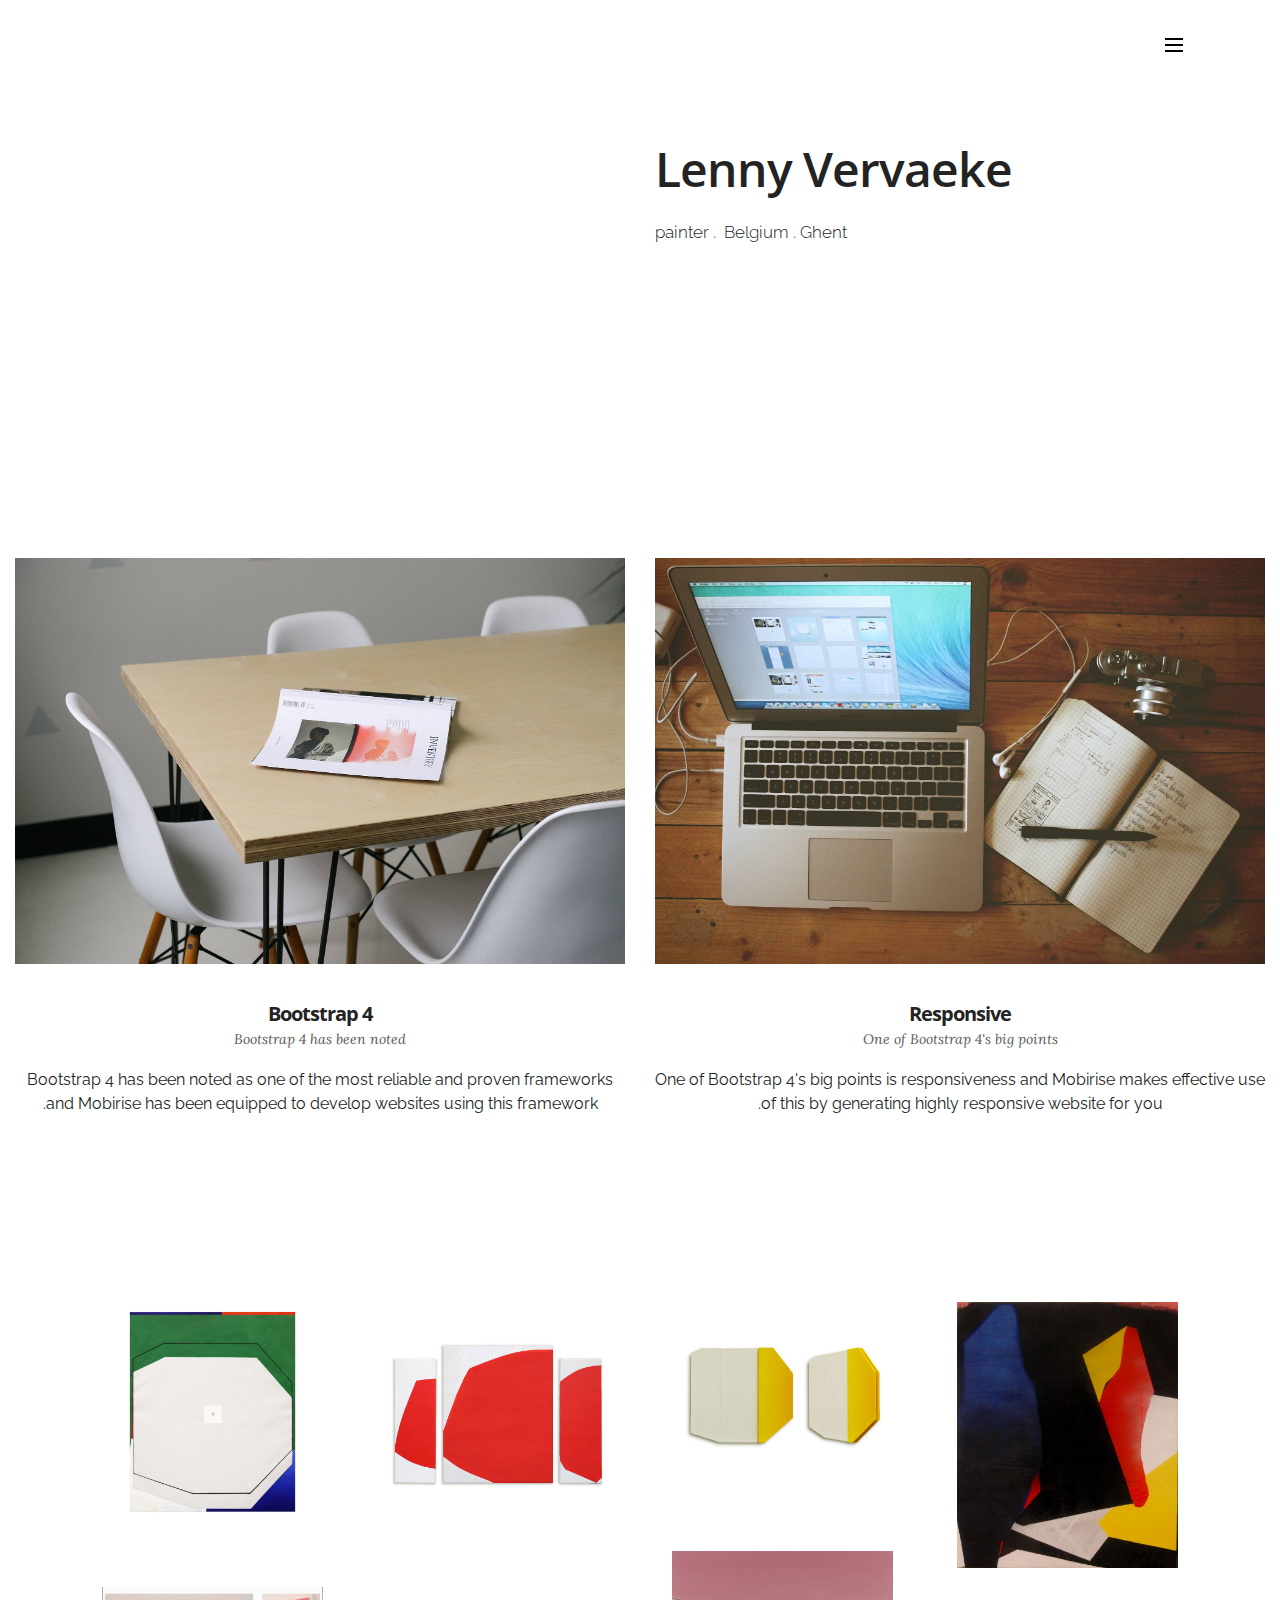
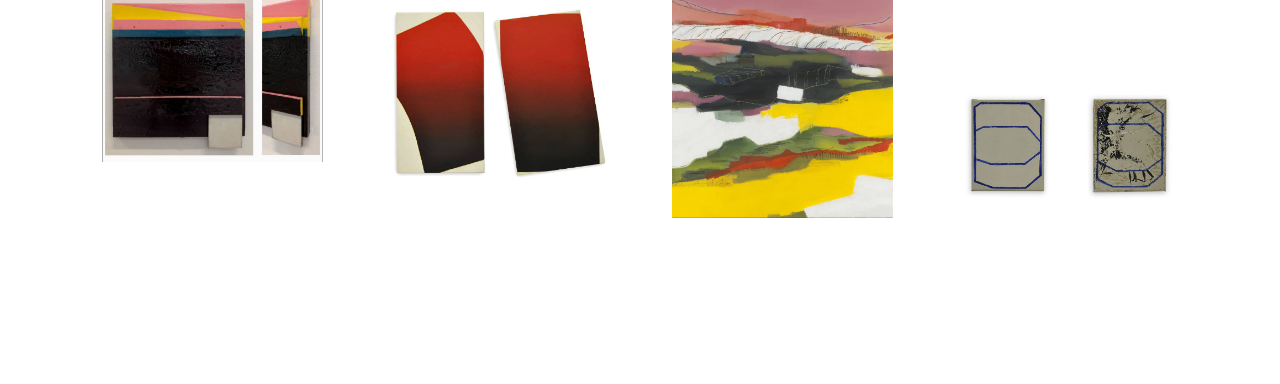
==== commit 854d584b: "create github pages" ====
--- a/index.html
+++ b/index.html
@@ -7,37 +7,39 @@
   <meta name="generator" content="Mobirise v3.12.1, mobirise.com">
   <meta name="viewport" content="width=device-width, initial-scale=1">
   <link rel="shortcut icon" href="assets/images/logo.png" type="image/x-icon">
-  <meta name="description" content="">
-  
+  <meta name="description" content="lenny, Lenny, lenny vervaeke, Lenny Vervaeke, Vervaeke, schilderkunst, schilder, LUCA, sint lucas">
+  <title>lennyvervaeke</title>
   <link rel="stylesheet" href="https://fonts.googleapis.com/css?family=Lora:400,700,400italic,700italic&amp;subset=latin">
   <link rel="stylesheet" href="https://fonts.googleapis.com/css?family=Montserrat:400,700">
   <link rel="stylesheet" href="https://fonts.googleapis.com/css?family=Raleway:100,100i,200,200i,300,300i,400,400i,500,500i,600,600i,700,700i,800,800i,900,900i">
   <link rel="stylesheet" href="assets/bootstrap-material-design-font/css/material.css">
+  <link rel="stylesheet" href="assets/et-line-font-plugin/style.css">
   <link rel="stylesheet" href="assets/tether/tether.min.css">
   <link rel="stylesheet" href="assets/bootstrap/css/bootstrap.min.css">
   <link rel="stylesheet" href="assets/dropdown/css/style.css">
-  <link rel="stylesheet" href="assets/animate.css/animate.min.css">
   <link rel="stylesheet" href="assets/theme/css/style.css">
+  <link rel="stylesheet" href="assets/theme/css/style-rtl.css">
+  <link rel="stylesheet" href="assets/mobirise-gallery/style.css">
   <link rel="stylesheet" href="assets/mobirise/css/mbr-additional.css" type="text/css">
   
   
   
 </head>
-<body>
+<body class="rtl">
 <section id="menu-0">
 
-    <nav class="navbar navbar-dropdown bg-color transparent">
+    <nav class="navbar navbar-dropdown bg-color transparent navbar-fixed-top">
         <div class="container">
 
             <div class="mbr-table">
                 
                 <div class="mbr-table-cell">
 
-                    <button class="navbar-toggler pull-xs-right hidden-md-up" type="button" data-toggle="collapse" data-target="#exCollapsingNavbar">
+                    <button class="navbar-toggler pull-xs-right" type="button" data-toggle="collapse" data-target="#exCollapsingNavbar">
                         <div class="hamburger-icon"></div>
                     </button>
 
-                    <ul class="nav-dropdown collapse pull-xs-right nav navbar-nav navbar-toggleable-sm" id="exCollapsingNavbar"><li class="nav-item dropdown open"><a class="nav-link link dropdown-toggle" data-toggle="dropdown-submenu" href="https://mobirise.com/" aria-expanded="true">HELP</a><div class="dropdown-menu"><a class="dropdown-item" href="http://forums.mobirise.com/">Forum</a><a class="dropdown-item" href="https://mobirise.com/">Tutorials</a><a class="dropdown-item" href="https://mobirise.com/">Contact us</a></div></li></ul>
+                    <ul class="nav-dropdown collapse pull-xs-right nav navbar-nav navbar-toggleable-xl" id="exCollapsingNavbar"><li class="nav-item dropdown open"><a class="nav-link link dropdown-toggle" href="https://mobirise.com/" aria-expanded="true" data-toggle="dropdown-submenu">language</a><div class="dropdown-menu"><a class="dropdown-item" href="#">english</a><a class="dropdown-item" href="#">nederlands</a></div></li><li class="nav-item nav-btn"><a class="nav-link btn btn-secondary-outline btn-secondary" href="https://mobirise.com/">CV</a></li><li class="nav-item nav-btn"><a class="nav-link btn btn-secondary-outline btn-secondary" href="https://mobirise.com/">contact</a></li></ul>
                     <button hidden="" class="navbar-toggler navbar-close" type="button" data-toggle="collapse" data-target="#exCollapsingNavbar">
                         <div class="close-icon"></div>
                     </button>
@@ -50,34 +52,217 @@
 
 </section>
 
-<section class="engine"><a rel="external" href="https://mobirise.com">mobirise.com</a></section><section class="mbr-section mbr-section-hero mbr-section-full mbr-parallax-background mbr-section-with-arrow mbr-after-navbar" id="header1-1" style="background-image: url(assets/images/jumbotron.jpg);">
-
-    
-
-    <div class="mbr-table-cell">
-
-        <div class="container">
-            <div class="row">
-                <div class="mbr-section col-md-10 col-md-offset-1 text-xs-center">
-
-                    <h1 class="mbr-section-title display-1">FULL SCREEN INTRO</h1>
-                    <p class="mbr-section-lead lead">Click any text to edit or style it. Click blue "Gear" icon in the top right corner to hide/show buttons, text, title and change the block background. <br> Click red "+" in the bottom right corner to add a new block. Use the top left menu to create new pages, sites and add extensions.</p>
-                    <div class="mbr-section-btn"><a class="btn btn-lg btn-primary" href="https://mobirise.com">CLICK TO EDIT</a> <a class="btn btn-lg btn-white btn-white-outline" href="https://mobirise.com">CLICK TO EDIT</a></div>
-                </div>
-            </div>
-        </div>
-    </div>
-
-    <div class="mbr-arrow mbr-arrow-floating" aria-hidden="true"><a href="#footer1-2"><i class="mbr-arrow-icon"></i></a></div>
-
-</section>
-
-<footer class="mbr-small-footer mbr-section mbr-section-nopadding" id="footer1-2" style="background-color: rgb(50, 50, 50); padding-top: 1.75rem; padding-bottom: 1.75rem;">
+<section class="engine"><a rel="external" href="https://mobirise.com">Web Site Builder</a></section><section class="mbr-section mbr-after-navbar" id="msg-box5-a" style="background-color: rgb(255, 255, 255); padding-top: 0px; padding-bottom: 0px;">
+
     
     <div class="container">
-        <p class="text-xs-center">Copyright (c) 2016 Mobirise.</p>
-    </div>
-</footer>
+        <div class="row">
+            <div class="mbr-table-md-up">
+
+              <div class="mbr-table-cell mbr-right-padding-md-up mbr-valign-top col-md-7 image-size" style="width: 50%;">
+                  <div class="mbr-figure"><img src="assets/images/dtfcgvjhbkj-1400x1343.jpg"></div>
+              </div>
+
+              
+
+
+              <div class="mbr-table-cell col-md-5 text-xs-center text-md-left content-size">
+                  <h3 class="mbr-section-title display-2">Lenny&nbsp;Vervaeke</h3>
+                  <div class="lead">
+
+                    <p>painter . &nbsp;Belgium . Ghent</p>
+
+                  </div>
+
+                  <div><a class="btn btn-primary" href="https://mobirise.com">MORE</a></div>
+              </div>
+
+
+              
+
+            </div>
+        </div>
+    </div>
+
+</section>
+
+<section class="mbr-cards mbr-section mbr-section-nopadding" id="features3-c" style="background-color: rgb(255, 255, 255);">
+
+    
+
+    <div class="mbr-cards-row row">
+        <div class="mbr-cards-col col-xs-12 col-lg-6" style="padding-top: 80px; padding-bottom: 80px;">
+            <div class="container">
+              <div class="card cart-block">
+                  <div class="card-img"><img src="assets/images/table.jpg" class="card-img-top"></div>
+                  <div class="card-block">
+                    <h4 class="card-title">Bootstrap 4</h4>
+                    <h5 class="card-subtitle">Bootstrap 4 has been noted</h5>
+                    <p class="card-text">Bootstrap 4 has been noted as one of the most reliable and proven frameworks and Mobirise has been equipped to develop websites using this framework.</p>
+                    <div class="card-btn"><a href="https://mobirise.com" class="btn btn-primary">MORE</a></div>
+                    </div>
+                </div>
+            </div>
+        </div>
+        <div class="mbr-cards-col col-xs-12 col-lg-6" style="padding-top: 80px; padding-bottom: 80px;">
+            <div class="container">
+                <div class="card cart-block">
+                    <div class="card-img"><img src="assets/images/desktop.jpg" class="card-img-top"></div>
+                    <div class="card-block">
+                        <h4 class="card-title">Responsive</h4>
+                        <h5 class="card-subtitle">One of Bootstrap 4's big points</h5>
+                        <p class="card-text">One of Bootstrap 4's big points is responsiveness and Mobirise makes effective use of this by generating highly responsive website for you.</p>
+                        <div class="card-btn"><a href="https://mobirise.com" class="btn btn-primary">MORE</a></div>
+                    </div>
+                </div>
+            </div>
+        </div>
+        
+        
+        
+        
+    </div>
+</section>
+
+<section class="mbr-gallery mbr-section mbr-section-nopadding mbr-slider-carousel" id="gallery2-b" data-filter="false" style="padding-top: 0rem; padding-bottom: 6rem;">
+    <!-- Filter -->
+    
+
+    <!-- Gallery -->
+    <div class="mbr-gallery-row container">
+        <div class=" mbr-gallery-layout-default">
+            <div>
+                <div>
+                    <div class="mbr-gallery-item mbr-gallery-item__mobirise3 mbr-gallery-item--p2" data-tags="Awesome" data-video-url="false">
+                        <div href="#lb-gallery2-b" data-slide-to="0" data-toggle="modal">
+                            
+                            
+
+                            <img alt="" src="assets/images/naamloos-6-2000x2000-800x800.jpg">
+                            
+                            <span class="icon-focus"></span>
+                            
+                        </div>
+                    </div><div class="mbr-gallery-item mbr-gallery-item__mobirise3 mbr-gallery-item--p2" data-tags="Awesome" data-video-url="false">
+                        <div href="#lb-gallery2-b" data-slide-to="1" data-toggle="modal">
+                            
+                            
+
+                            <img alt="" src="assets/images/naamloos-2000x2000-800x800.jpg">
+                            
+                            <span class="icon-focus"></span>
+                            
+                        </div>
+                    </div><div class="mbr-gallery-item mbr-gallery-item__mobirise3 mbr-gallery-item--p2" data-tags="Awesome" data-video-url="false">
+                        <div href="#lb-gallery2-b" data-slide-to="2" data-toggle="modal">
+                            
+                            
+
+                            <img alt="" src="assets/images/naamloos-2000x1677-800x670.jpg">
+                            
+                            <span class="icon-focus"></span>
+                            
+                        </div>
+                    </div><div class="mbr-gallery-item mbr-gallery-item__mobirise3 mbr-gallery-item--p2" data-tags="Awesome" data-video-url="false">
+                        <div href="#lb-gallery2-b" data-slide-to="3" data-toggle="modal">
+                            
+                            
+
+                            <img alt="" src="assets/images/werk-2-2000x2408-800x963.jpg">
+                            
+                            <span class="icon-focus"></span>
+                            
+                        </div>
+                    </div><div class="mbr-gallery-item mbr-gallery-item__mobirise3 mbr-gallery-item--p2" data-tags="Awesome" data-video-url="false">
+                        <div href="#lb-gallery2-b" data-slide-to="4" data-toggle="modal">
+                            
+                            
+
+                            <img alt="" src="assets/images/tumblr-o8v2lztgq41t96ni3o9-2000x2420-800x968.jpg">
+                            
+                            <span class="icon-focus"></span>
+                            
+                        </div>
+                    </div><div class="mbr-gallery-item mbr-gallery-item__mobirise3 mbr-gallery-item--p2" data-tags="Awesome" data-video-url="false">
+                        <div href="#lb-gallery2-b" data-slide-to="5" data-toggle="modal">
+                            
+                            
+
+                            <img alt="" src="assets/images/14875802-10207585648500457-256559508-o-2000x1587-800x634.jpg">
+                            
+                            <span class="icon-focus"></span>
+                            
+                        </div>
+                    </div><div class="mbr-gallery-item mbr-gallery-item__mobirise3 mbr-gallery-item--p2" data-tags="Awesome" data-video-url="false">
+                        <div href="#lb-gallery2-b" data-slide-to="6" data-toggle="modal">
+                            
+                            
+
+                            <img alt="" src="assets/images/naamloos-2jpg-2000x2000-800x800.jpg">
+                            
+                            <span class="icon-focus"></span>
+                            
+                        </div>
+                    </div><div class="mbr-gallery-item mbr-gallery-item__mobirise3 mbr-gallery-item--p2" data-tags="Awesome" data-video-url="false">
+                        <div href="#lb-gallery2-b" data-slide-to="7" data-toggle="modal">
+                            
+                            
+
+                            <img alt="" src="assets/images/naamloos-2000x2025-800x810.jpg">
+                            
+                            <span class="icon-focus"></span>
+                            
+                        </div>
+                    </div>
+                </div>
+            </div>
+            <div class="clearfix"></div>
+        </div>
+    </div>
+
+    <!-- Lightbox -->
+    <div data-app-prevent-settings="" class="mbr-slider modal fade carousel slide" tabindex="-1" data-keyboard="true" data-interval="false" id="lb-gallery2-b">
+        <div class="modal-dialog">
+            <div class="modal-content">
+                <div class="modal-body">
+                    
+                    <div class="carousel-inner">
+                        <div class="carousel-item">
+                            <img alt="" src="assets/images/naamloos-6-2000x2000.jpg">
+                        </div><div class="carousel-item">
+                            <img alt="" src="assets/images/naamloos-2000x2000.jpg">
+                        </div><div class="carousel-item">
+                            <img alt="" src="assets/images/naamloos-2000x1677.jpg">
+                        </div><div class="carousel-item">
+                            <img alt="" src="assets/images/werk-2-2000x2408.jpg">
+                        </div><div class="carousel-item">
+                            <img alt="" src="assets/images/tumblr-o8v2lztgq41t96ni3o9-2000x2420.jpg">
+                        </div><div class="carousel-item">
+                            <img alt="" src="assets/images/14875802-10207585648500457-256559508-o-2000x1587.jpg">
+                        </div><div class="carousel-item">
+                            <img alt="" src="assets/images/naamloos-2jpg-2000x2000.jpg">
+                        </div><div class="carousel-item active">
+                            <img alt="" src="assets/images/naamloos-2000x2025.jpg">
+                        </div>
+                    </div>
+                    <a class="left carousel-control" role="button" data-slide="prev" href="#lb-gallery2-b">
+                        <span class="icon-prev" aria-hidden="true"></span>
+                        <span class="sr-only">Previous</span>
+                    </a>
+                    <a class="right carousel-control" role="button" data-slide="next" href="#lb-gallery2-b">
+                        <span class="icon-next" aria-hidden="true"></span>
+                        <span class="sr-only">Next</span>
+                    </a>
+
+                    <a class="close" href="#" role="button" data-dismiss="modal">
+                        <span aria-hidden="true">×</span>
+                        <span class="sr-only">Close</span>
+                    </a>
+                </div>
+            </div>
+        </div>
+    </div>
+</section>
 
 
   <script src="assets/web/assets/jquery/jquery.min.js"></script>
@@ -86,11 +271,13 @@
   <script src="assets/smooth-scroll/smooth-scroll.js"></script>
   <script src="assets/dropdown/js/script.min.js"></script>
   <script src="assets/touch-swipe/jquery.touch-swipe.min.js"></script>
-  <script src="assets/viewport-checker/jquery.viewportchecker.js"></script>
-  <script src="assets/jarallax/jarallax.js"></script>
+  <script src="assets/masonry/masonry.pkgd.min.js"></script>
+  <script src="assets/imagesloaded/imagesloaded.pkgd.min.js"></script>
+  <script src="assets/bootstrap-carousel-swipe/bootstrap-carousel-swipe.js"></script>
   <script src="assets/theme/js/script.js"></script>
-  
-  
-  <input name="animation" type="hidden">
-  </body>
+  <script src="assets/mobirise-gallery/player.min.js"></script>
+  <script src="assets/mobirise-gallery/script.js"></script>
+  
+  
+</body>
 </html>--- a/assets/et-line-font-plugin/style.css
+++ b/assets/et-line-font-plugin/style.css
@@ -0,0 +1,343 @@
+@font-face {
+	font-family: 'et-line';
+	src:url('fonts/et-line.eot');
+	src:url('fonts/et-line.eot?#iefix') format('embedded-opentype'),
+		url('fonts/et-line.woff') format('woff'),
+		url('fonts/et-line.ttf') format('truetype'),
+		url('fonts/et-line.svg#et-line') format('svg');
+	font-weight: normal;
+	font-style: normal;
+}
+
+/* Use the following CSS code if you want to use data attributes for inserting your icons */
+.etl-icon, [data-icon]:before {
+	font-family: 'et-line';
+	content: attr(data-icon);
+	speak: none;
+	font-weight: normal;
+	font-variant: normal;
+	text-transform: none;
+	line-height: 1;
+	-webkit-font-smoothing: antialiased;
+	-moz-osx-font-smoothing: grayscale;
+	display:inline-block;
+}
+
+/* Use the following CSS code if you want to have a class per icon */
+/*
+Instead of a list of all class selectors,
+you can use the generic selector below, but it's slower:
+[class*="icon-"] {
+*/
+.icon-mobile, .icon-laptop, .icon-desktop, .icon-tablet, .icon-phone, .icon-document, .icon-documents, .icon-search, .icon-clipboard, .icon-newspaper, .icon-notebook, .icon-book-open, .icon-browser, .icon-calendar, .icon-presentation, .icon-picture, .icon-pictures, .icon-video, .icon-camera, .icon-printer, .icon-toolbox, .icon-briefcase, .icon-wallet, .icon-gift, .icon-bargraph, .icon-grid, .icon-expand, .icon-focus, .icon-edit, .icon-adjustments, .icon-ribbon, .icon-hourglass, .icon-lock, .icon-megaphone, .icon-shield, .icon-trophy, .icon-flag, .icon-map, .icon-puzzle, .icon-basket, .icon-envelope, .icon-streetsign, .icon-telescope, .icon-gears, .icon-key, .icon-paperclip, .icon-attachment, .icon-pricetags, .icon-lightbulb, .icon-layers, .icon-pencil, .icon-tools, .icon-tools-2, .icon-scissors, .icon-paintbrush, .icon-magnifying-glass, .icon-circle-compass, .icon-linegraph, .icon-mic, .icon-strategy, .icon-beaker, .icon-caution, .icon-recycle, .icon-anchor, .icon-profile-male, .icon-profile-female, .icon-bike, .icon-wine, .icon-hotairballoon, .icon-globe, .icon-genius, .icon-map-pin, .icon-dial, .icon-chat, .icon-heart, .icon-cloud, .icon-upload, .icon-download, .icon-target, .icon-hazardous, .icon-piechart, .icon-speedometer, .icon-global, .icon-compass, .icon-lifesaver, .icon-clock, .icon-aperture, .icon-quote, .icon-scope, .icon-alarmclock, .icon-refresh, .icon-happy, .icon-sad, .icon-facebook, .icon-twitter, .icon-googleplus, .icon-rss, .icon-tumblr, .icon-linkedin, .icon-dribbble {
+	font-family: 'et-line';
+	speak: none;
+	font-style: normal;
+	font-weight: normal;
+	font-variant: normal;
+	text-transform: none;
+	line-height: 1;
+	-webkit-font-smoothing: antialiased;
+	-moz-osx-font-smoothing: grayscale;
+	display:inline-block;
+}
+.icon-mobile:before {
+	content: "\e000";
+}
+.icon-laptop:before {
+	content: "\e001";
+}
+.icon-desktop:before {
+	content: "\e002";
+}
+.icon-tablet:before {
+	content: "\e003";
+}
+.icon-phone:before {
+	content: "\e004";
+}
+.icon-document:before {
+	content: "\e005";
+}
+.icon-documents:before {
+	content: "\e006";
+}
+.icon-search:before {
+	content: "\e007";
+}
+.icon-clipboard:before {
+	content: "\e008";
+}
+.icon-newspaper:before {
+	content: "\e009";
+}
+.icon-notebook:before {
+	content: "\e00a";
+}
+.icon-book-open:before {
+	content: "\e00b";
+}
+.icon-browser:before {
+	content: "\e00c";
+}
+.icon-calendar:before {
+	content: "\e00d";
+}
+.icon-presentation:before {
+	content: "\e00e";
+}
+.icon-picture:before {
+	content: "\e00f";
+}
+.icon-pictures:before {
+	content: "\e010";
+}
+.icon-video:before {
+	content: "\e011";
+}
+.icon-camera:before {
+	content: "\e012";
+}
+.icon-printer:before {
+	content: "\e013";
+}
+.icon-toolbox:before {
+	content: "\e014";
+}
+.icon-briefcase:before {
+	content: "\e015";
+}
+.icon-wallet:before {
+	content: "\e016";
+}
+.icon-gift:before {
+	content: "\e017";
+}
+.icon-bargraph:before {
+	content: "\e018";
+}
+.icon-grid:before {
+	content: "\e019";
+}
+.icon-expand:before {
+	content: "\e01a";
+}
+.icon-focus:before {
+	content: "\e01b";
+}
+.icon-edit:before {
+	content: "\e01c";
+}
+.icon-adjustments:before {
+	content: "\e01d";
+}
+.icon-ribbon:before {
+	content: "\e01e";
+}
+.icon-hourglass:before {
+	content: "\e01f";
+}
+.icon-lock:before {
+	content: "\e020";
+}
+.icon-megaphone:before {
+	content: "\e021";
+}
+.icon-shield:before {
+	content: "\e022";
+}
+.icon-trophy:before {
+	content: "\e023";
+}
+.icon-flag:before {
+	content: "\e024";
+}
+.icon-map:before {
+	content: "\e025";
+}
+.icon-puzzle:before {
+	content: "\e026";
+}
+.icon-basket:before {
+	content: "\e027";
+}
+.icon-envelope:before {
+	content: "\e028";
+}
+.icon-streetsign:before {
+	content: "\e029";
+}
+.icon-telescope:before {
+	content: "\e02a";
+}
+.icon-gears:before {
+	content: "\e02b";
+}
+.icon-key:before {
+	content: "\e02c";
+}
+.icon-paperclip:before {
+	content: "\e02d";
+}
+.icon-attachment:before {
+	content: "\e02e";
+}
+.icon-pricetags:before {
+	content: "\e02f";
+}
+.icon-lightbulb:before {
+	content: "\e030";
+}
+.icon-layers:before {
+	content: "\e031";
+}
+.icon-pencil:before {
+	content: "\e032";
+}
+.icon-tools:before {
+	content: "\e033";
+}
+.icon-tools-2:before {
+	content: "\e034";
+}
+.icon-scissors:before {
+	content: "\e035";
+}
+.icon-paintbrush:before {
+	content: "\e036";
+}
+.icon-magnifying-glass:before {
+	content: "\e037";
+}
+.icon-circle-compass:before {
+	content: "\e038";
+}
+.icon-linegraph:before {
+	content: "\e039";
+}
+.icon-mic:before {
+	content: "\e03a";
+}
+.icon-strategy:before {
+	content: "\e03b";
+}
+.icon-beaker:before {
+	content: "\e03c";
+}
+.icon-caution:before {
+	content: "\e03d";
+}
+.icon-recycle:before {
+	content: "\e03e";
+}
+.icon-anchor:before {
+	content: "\e03f";
+}
+.icon-profile-male:before {
+	content: "\e040";
+}
+.icon-profile-female:before {
+	content: "\e041";
+}
+.icon-bike:before {
+	content: "\e042";
+}
+.icon-wine:before {
+	content: "\e043";
+}
+.icon-hotairballoon:before {
+	content: "\e044";
+}
+.icon-globe:before {
+	content: "\e045";
+}
+.icon-genius:before {
+	content: "\e046";
+}
+.icon-map-pin:before {
+	content: "\e047";
+}
+.icon-dial:before {
+	content: "\e048";
+}
+.icon-chat:before {
+	content: "\e049";
+}
+.icon-heart:before {
+	content: "\e04a";
+}
+.icon-cloud:before {
+	content: "\e04b";
+}
+.icon-upload:before {
+	content: "\e04c";
+}
+.icon-download:before {
+	content: "\e04d";
+}
+.icon-target:before {
+	content: "\e04e";
+}
+.icon-hazardous:before {
+	content: "\e04f";
+}
+.icon-piechart:before {
+	content: "\e050";
+}
+.icon-speedometer:before {
+	content: "\e051";
+}
+.icon-global:before {
+	content: "\e052";
+}
+.icon-compass:before {
+	content: "\e053";
+}
+.icon-lifesaver:before {
+	content: "\e054";
+}
+.icon-clock:before {
+	content: "\e055";
+}
+.icon-aperture:before {
+	content: "\e056";
+}
+.icon-quote:before {
+	content: "\e057";
+}
+.icon-scope:before {
+	content: "\e058";
+}
+.icon-alarmclock:before {
+	content: "\e059";
+}
+.icon-refresh:before {
+	content: "\e05a";
+}
+.icon-happy:before {
+	content: "\e05b";
+}
+.icon-sad:before {
+	content: "\e05c";
+}
+.icon-facebook:before {
+	content: "\e05d";
+}
+.icon-twitter:before {
+	content: "\e05e";
+}
+.icon-googleplus:before {
+	content: "\e05f";
+}
+.icon-rss:before {
+	content: "\e060";
+}
+.icon-tumblr:before {
+	content: "\e061";
+}
+.icon-linkedin:before {
+	content: "\e062";
+}
+.icon-dribbble:before {
+	content: "\e063";
+}
--- a/assets/theme/css/style-rtl.css
+++ b/assets/theme/css/style-rtl.css
@@ -0,0 +1,25 @@
+body.rtl section h1, body.rtl section h2, body.rtl section h3, body.rtl section h4, body.rtl section h5, body.rtl section h6,
+body.rtl section p, body.rtl section a.btn, body.rtl section .mbr-gallery-title, body.rtl section .mbr-price-value,
+body.rtl section .mbr-figure-caption, body.rtl section small, body.rtl section blockquote,
+body.rtl section .mbr-author-name, body.rtl section .mbr-plan-label, body.rtl section .mbr-price-figure,
+body.rtl section li, body.rtl section label.form-control-label, body.rtl section label.startPreset,
+body.rtl section .form-control, body.rtl section span.innerPhone, body.rtl section span.innerEmail,
+body.rtl section a.navbar-caption, body.rtl section th, body.rtl section td, body.rtl section strong {
+  direction: rtl !important; }
+body.rtl section th, body.rtl section .dataTables_info {
+  text-align: right; }
+body.rtl section label.form-control-label {
+  display: block; }
+body.rtl section.extHeader15 input[type='email'], body.rtl section.extHeader16 input[type='email'] {
+  padding-right: 15px;
+  padding-left: 0; }
+  body.rtl section.extHeader15 input[type='email']:focus, body.rtl section.extHeader16 input[type='email']:focus {
+    padding-right: 15px;
+    padding-left: 0; }
+body.rtl section.extHeader15 .form_wraper:hover input[type="email"], body.rtl section.extHeader16 .form_wraper:hover input[type="email"] {
+  padding-right: 15px;
+  padding-left: 0; }
+body.rtl footer {
+  direction: rtl !important; }
+
+/*# sourceMappingURL=style-rtl.css.map */
--- a/assets/mobirise-gallery/style.css
+++ b/assets/mobirise-gallery/style.css
@@ -0,0 +1,213 @@
+.mbr-gallery .icon {
+  z-index: 100 !important;
+}
+
+.mbr-gallery .mbr-gallery-item>div:hover .icon-video,
+.mbr-gallery .mbr-gallery-item>div:hover .icon-focus {
+  opacity: 1;
+}
+
+.mbr-gallery .icon-video {
+  color: white;
+  opacity: 0;
+  position: absolute;
+  top: calc(50% - 24px);
+  left: calc(50% - 27px);
+  font-size: 3rem;
+  transition: .2s opacity ease-in-out;
+  z-index: 5;
+}
+
+.mbr-gallery .icon-video::before {
+  color: white;
+  content: "\e011";
+  position: absolute;
+}
+
+.mbr-gallery .icon-focus {
+  color: white;
+  opacity: 0;
+  position: absolute;
+  top: calc(50% - 24px);
+  left: calc(50% - 32px);
+  font-size: 3rem !important;
+  transition: .2s opacity ease-in-out;
+  z-index: 5;
+  font-family: 'et-line' !important;
+}
+
+.mbr-gallery .icon-focus::before {
+  content: '\e01b';
+  color: white;
+  position: absolute;
+}
+
+.mbr-gallery .mbr-gallery-item {
+  cursor: pointer;
+}
+
+.mbr-gallery .item-overlay {
+  position: absolute;
+  width: 60px;
+  font-size: 60px;
+  z-index: 10;
+  height: 60px;
+  top: calc(50% - 30px);
+  left: calc(50% - 30px);
+  cursor: pointer;
+  z-index: 5;
+}
+
+.mbr-gallery .mbr-gallery-item> div::before {
+  content: "";
+  position: absolute;
+  left: 0;
+  top: 0;
+  width: 100%;
+  height: 100%;
+  background: -webkit-linear-gradient(left, #554346, #45505b) !important;
+  background: -moz-linear-gradient(left, #554346, #45505b) !important;
+  background: -o-linear-gradient(left, #554346, #45505b) !important;
+  background: -ms-linear-gradient(left, #554346, #45505b) !important;
+  background: linear-gradient(left, #554346, #45505b) !important;
+  opacity: 0;
+  -webkit-transition: .2s opacity ease-in-out;
+  transition: .2s opacity ease-in-out;
+}
+
+.mbr-gallery .mbr-gallery-item:hover> div::before {
+  opacity: 0.5;
+}
+
+.mbr-gallery-row {
+  padding-left: 0px;
+  padding-right: 0px;
+}
+
+.mbr-gallery-item__hided {
+  position: absolute !important;
+  width: 0px !important;
+  height: 0px;
+  left: 0 !important;
+  padding: 0 !important;
+}
+
+.mbr-gallery-item__hided img {
+  display: none;
+}
+
+.mbr-gallery-item__hided span {
+  display: none;
+}
+
+.mbr-gallery-filter {
+  padding-top: 30px;
+  padding-bottom: 30px;
+  text-align: center;
+}
+.mbr-gallery-filter.gallery-filter__bg li{
+ color: white;
+}
+.mbr-gallery-filter.gallery-filter__bg .active{
+  color:black;
+  background-color: white;
+}
+
+.mbr-gallery-filter ul {
+  padding-left: 0px;
+  display: inline-block;
+  list-style: none;
+  margin-bottom: 0px;
+}
+
+.mbr-gallery-filter li {
+  font-size: 16px;
+  font-family: 'Raleway';
+  cursor: pointer;
+  color: #242424;
+  display: inline-block;
+  padding: 9px 30px 9px 30px;
+  border: 1px solid #e6e6e6;
+  transition: all 0.3s ease-out;
+}
+
+.mbr-gallery-filter li:hover {
+  background-color: #333333;
+  color: #c39f76;
+}
+
+.mbr-gallery-filter li.active {
+  color: white;
+  background-color: #333333;
+}
+
+.mbr-gallery-filter li.active:hover {
+  color: white;
+  background-color: #333333;
+}
+
+.mbr-gallery-item> div {
+  position: relative;
+}
+
+.mbr-gallery-item--p1 {
+  padding: 1rem;
+}
+
+.mbr-gallery-item--p2 {
+  padding: 2rem;
+}
+
+.mbr-gallery-item--p3 {
+  padding: 3rem;
+}
+
+.mbr-gallery-item--p4 {
+  padding: 4rem;
+}
+
+.mbr-gallery-item--p5 {
+  padding: 5rem;
+}
+
+.mbr-gallery-item--p6 {
+  padding: 6rem;
+}
+.mbr-gallery .mbr-gallery-item--p6, .mbr-gallery .mbr-gallery-item--p5,.mbr-gallery .mbr-gallery-item--p4{
+    width:50%;
+}
+@media(max-width:992px){
+     .mbr-gallery-item--p1 {
+    padding: 1rem;
+  }
+  .mbr-gallery-item--p2 {
+    padding: 2rem;
+  }
+  .mbr-gallery-item--p3 {
+    padding: 3rem;
+  }
+  .mbr-gallery-item--p4 {
+    padding: 3rem;
+  }
+  .mbr-gallery-item--p5 {
+    padding: 3rem;
+  }
+  .mbr-gallery-item--p6 {
+    padding: 3rem;
+  }
+}
+.video-container .mbr-background-video iframe {
+  width:100%;
+  height:100%;
+}
+@media(max-width:992px) and (min-width:400px) {
+
+  .mbr-gallery .mbr-gallery-item--p6, .mbr-gallery .mbr-gallery-item--p5, .mbr-gallery .mbr-gallery-item--p4, .mbr-gallery .mbr-gallery-item--p3, .mbr-gallery .mbr-gallery-item--p2 {
+    width: 50%;
+  }
+}
+@media(max-width:400px){
+    .mbr-gallery .mbr-gallery-item--p6, .mbr-gallery .mbr-gallery-item--p5, .mbr-gallery .mbr-gallery-item--p4, .mbr-gallery-item--p3{
+    width:100%;
+}
+}--- a/assets/mobirise/css/mbr-additional.css
+++ b/assets/mobirise/css/mbr-additional.css
@@ -1,8 +1,7 @@
-@import url(https://fonts.googleapis.com/css?family=Oxygen:400,300,700);
-@import url(https://fonts.googleapis.com/css?family=Montserrat:400,700);
+@import url(https://fonts.googleapis.com/css?family=Open+Sans:400,300,700);
 @import url(https://fonts.googleapis.com/css?family=Lora:400,700);
 @import url(https://fonts.googleapis.com/css?family=Raleway:400,300,700);
-
+@import url(https://fonts.googleapis.com/css?family=Oxygen:400,300,700);
 
 
 
@@ -38,7 +37,7 @@
 .mbr-gallery-title,
 .mbr-map [data-state-details],
 .mbr-price {
-  font-family: 'Montserrat', sans-serif;
+  font-family: 'Open Sans', sans-serif;
 }
 .mbr-footer-content h1,
 .mbr-footer .mbr-contacts h1,
@@ -52,7 +51,7 @@
 .mbr-footer .mbr-contacts p strong,
 .mbr-footer-content strong,
 .mbr-footer .mbr-contacts strong {
-  font-family: 'Montserrat', sans-serif;
+  font-family: 'Open Sans', sans-serif;
 }
 .btn-sm,
 .lead a,
@@ -64,13 +63,13 @@
   font-family: 'Lora', serif;
 }
 .mbr-author-name {
-  font-family: 'Montserrat', sans-serif;
+  font-family: 'Open Sans', sans-serif;
 }
 .mbr-author-desc {
   font-family: 'Lora', serif;
 }
 .mbr-plan-title {
-  font-family: 'Montserrat', sans-serif;
+  font-family: 'Open Sans', sans-serif;
 }
 .mbr-plan-subtitle,
 .mbr-plan-price-desc {
@@ -413,6 +412,7 @@
 .scrollToTop_wraper {
   opacity: 0 !important;
 }
+
 #menu-0 .hide-buttons .nav-btn {
   display: none !important;
 }
@@ -470,7 +470,7 @@
 }
 #menu-0 .link[aria-expanded="true"],
 #menu-0 .dropdown-item[aria-expanded="true"] {
-  color: #c0a375!important;
+  color: #ffffff!important;
 }
 #menu-0.mbr-navbar--stuck .mbr-navbar__section {
   background: #2c2c2c;
@@ -482,9 +482,73 @@
 #menu-0 .close-icon::after {
   background-color: #000000;
 }
-#header5-4 .mbr-section-title {
-  color: #000;
-}
-#header5-4 .mbr-section-lead {
-  color: #9c9a9a;
-}
+
+#menu-0 .hide-buttons .nav-btn {
+  display: none !important;
+}
+#menu-0 .navbar-caption {
+  color: #ffffff;
+  font-family: 'Oxygen', sans-serif;
+  font-size: 19px;
+}
+#menu-0 .navbar-toggler {
+  color: #000000;
+}
+#menu-0 .link,
+#menu-0 .dropdown-item {
+  color: #000000;
+}
+#menu-0 .link {
+  font-size: 1rem;
+}
+#menu-0 .dropdown-item,
+#menu-0 .nav-dropdown-sm .link {
+  font-size: 1.083rem;
+}
+#menu-0 .link:hover,
+#menu-0 .dropdown-item:hover,
+#menu-0 .link:focus,
+#menu-0 .dropdown-item:focus {
+  color: #ffffff;
+}
+#menu-0 .link[aria-expanded="true"],
+#menu-0 .dropdown-menu {
+  background: #0e0e0e;
+}
+#menu-0 .nav-dropdown-sm .link:focus,
+#menu-0 .nav-dropdown-sm .link:hover,
+#menu-0 .nav-dropdown-sm .dropdown-item:focus,
+#menu-0 .nav-dropdown-sm .dropdown-item:hover {
+  background: #202020!important;
+}
+#menu-0 .navbar,
+#menu-0 .nav-dropdown-sm,
+#menu-0 .nav-dropdown-sm .link[aria-expanded="true"],
+#menu-0 .nav-dropdown-sm .dropdown-menu {
+  background: #282828;
+}
+#menu-0 .bg-color.transparent .link {
+  color: #000000;
+  transition: none;
+}
+#menu-0 .bg-color.transparent.opened .link {
+  transition: color 0.2s ease-in-out;
+}
+#menu-0 .bg-color.transparent.opened .link:hover,
+#menu-0 .bg-color.transparent.opened .link:focus {
+  color: #ffffff;
+}
+#menu-0 .link[aria-expanded="true"],
+#menu-0 .dropdown-item[aria-expanded="true"] {
+  color: #ffffff!important;
+}
+#menu-0.mbr-navbar--stuck .mbr-navbar__section {
+  background: #2c2c2c;
+}
+#menu-0 .mbr-navbar__hamburger {
+  color: #ffffff;
+}
+#menu-0 .close-icon::before,
+#menu-0 .close-icon::after {
+  background-color: #000000;
+}
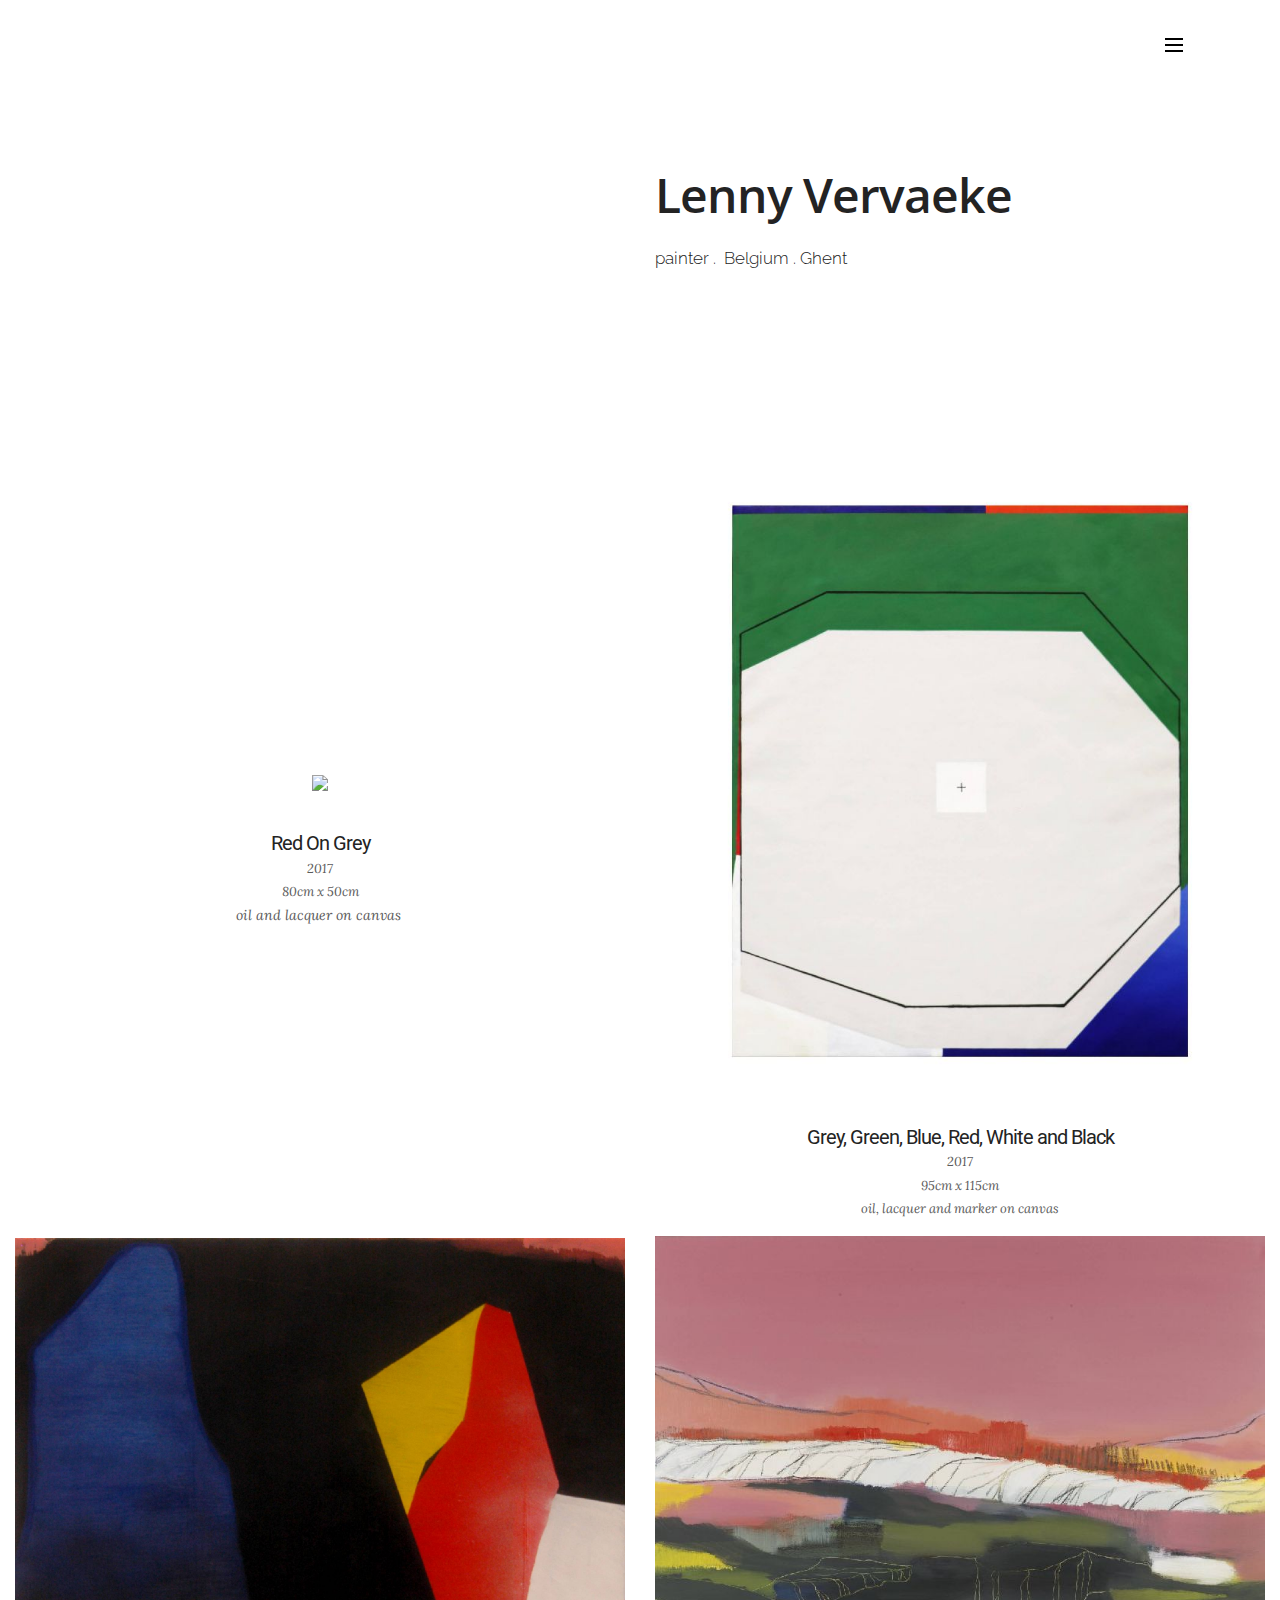
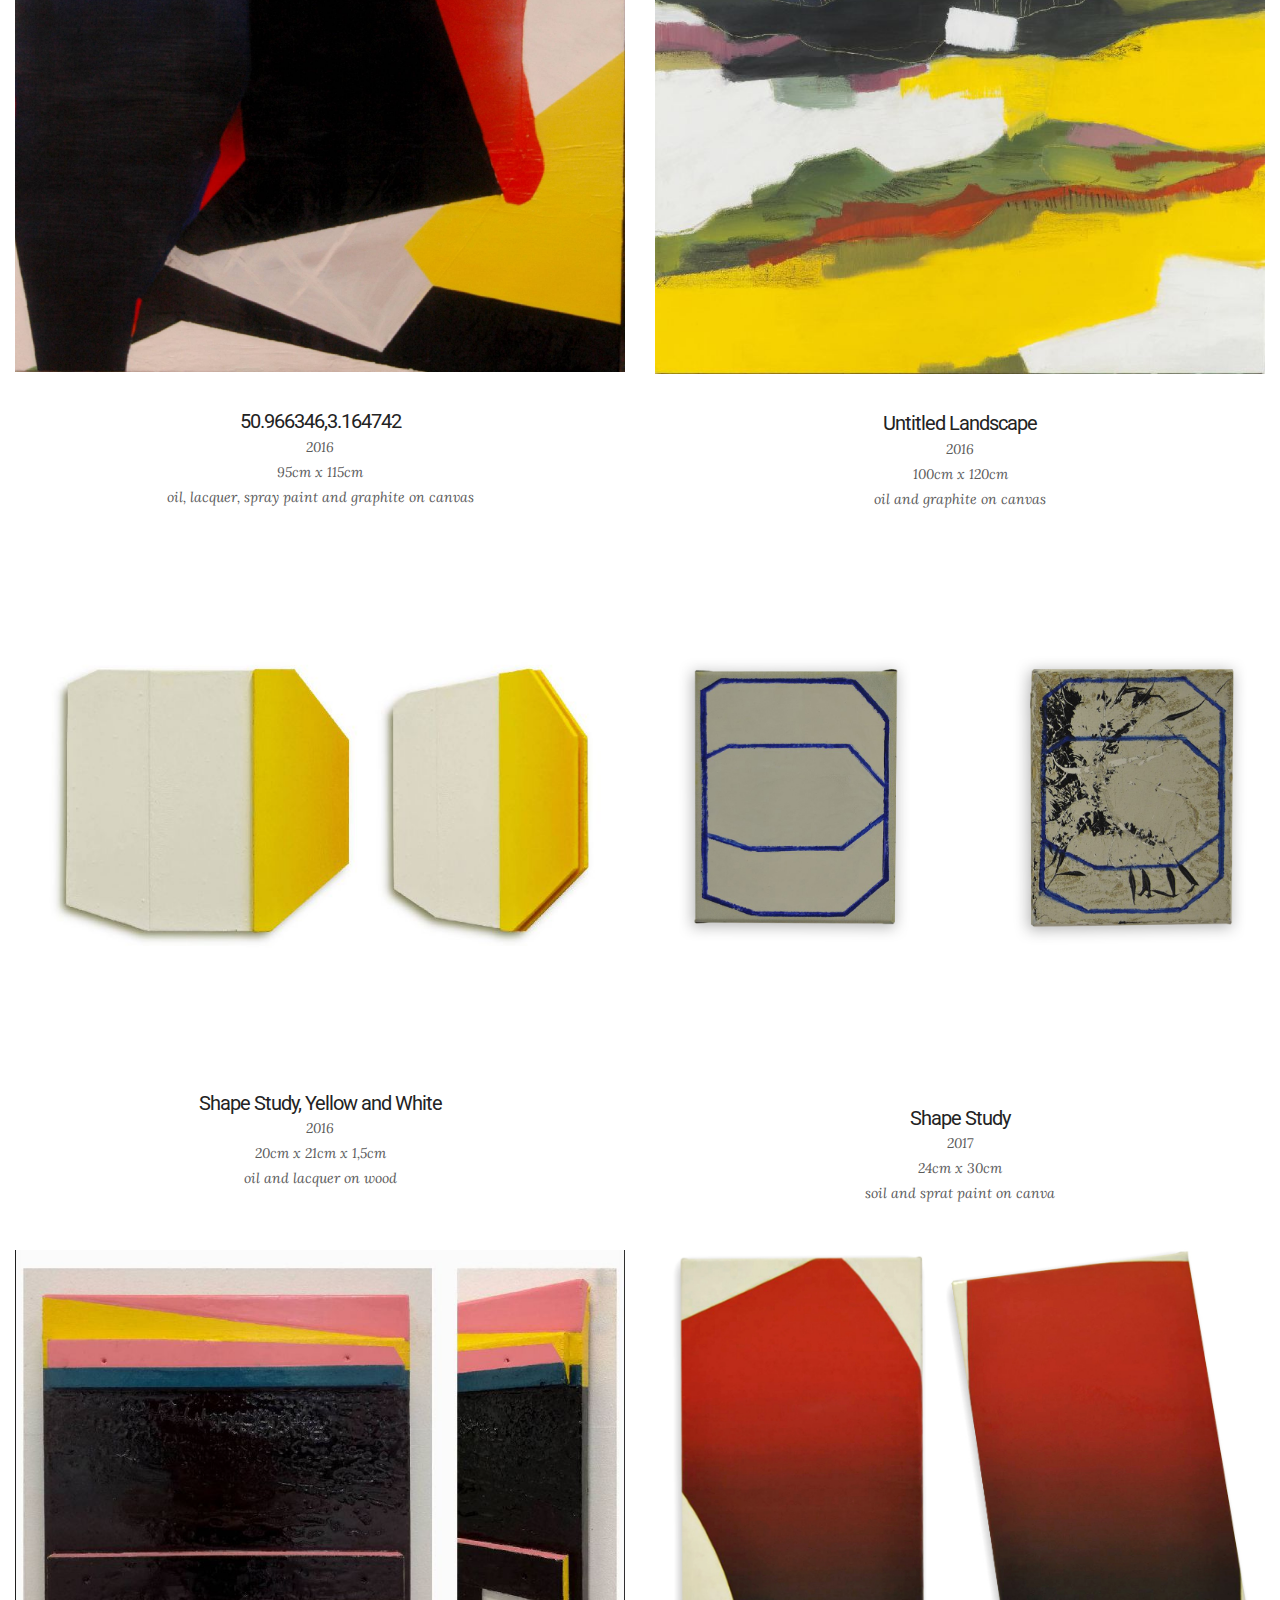
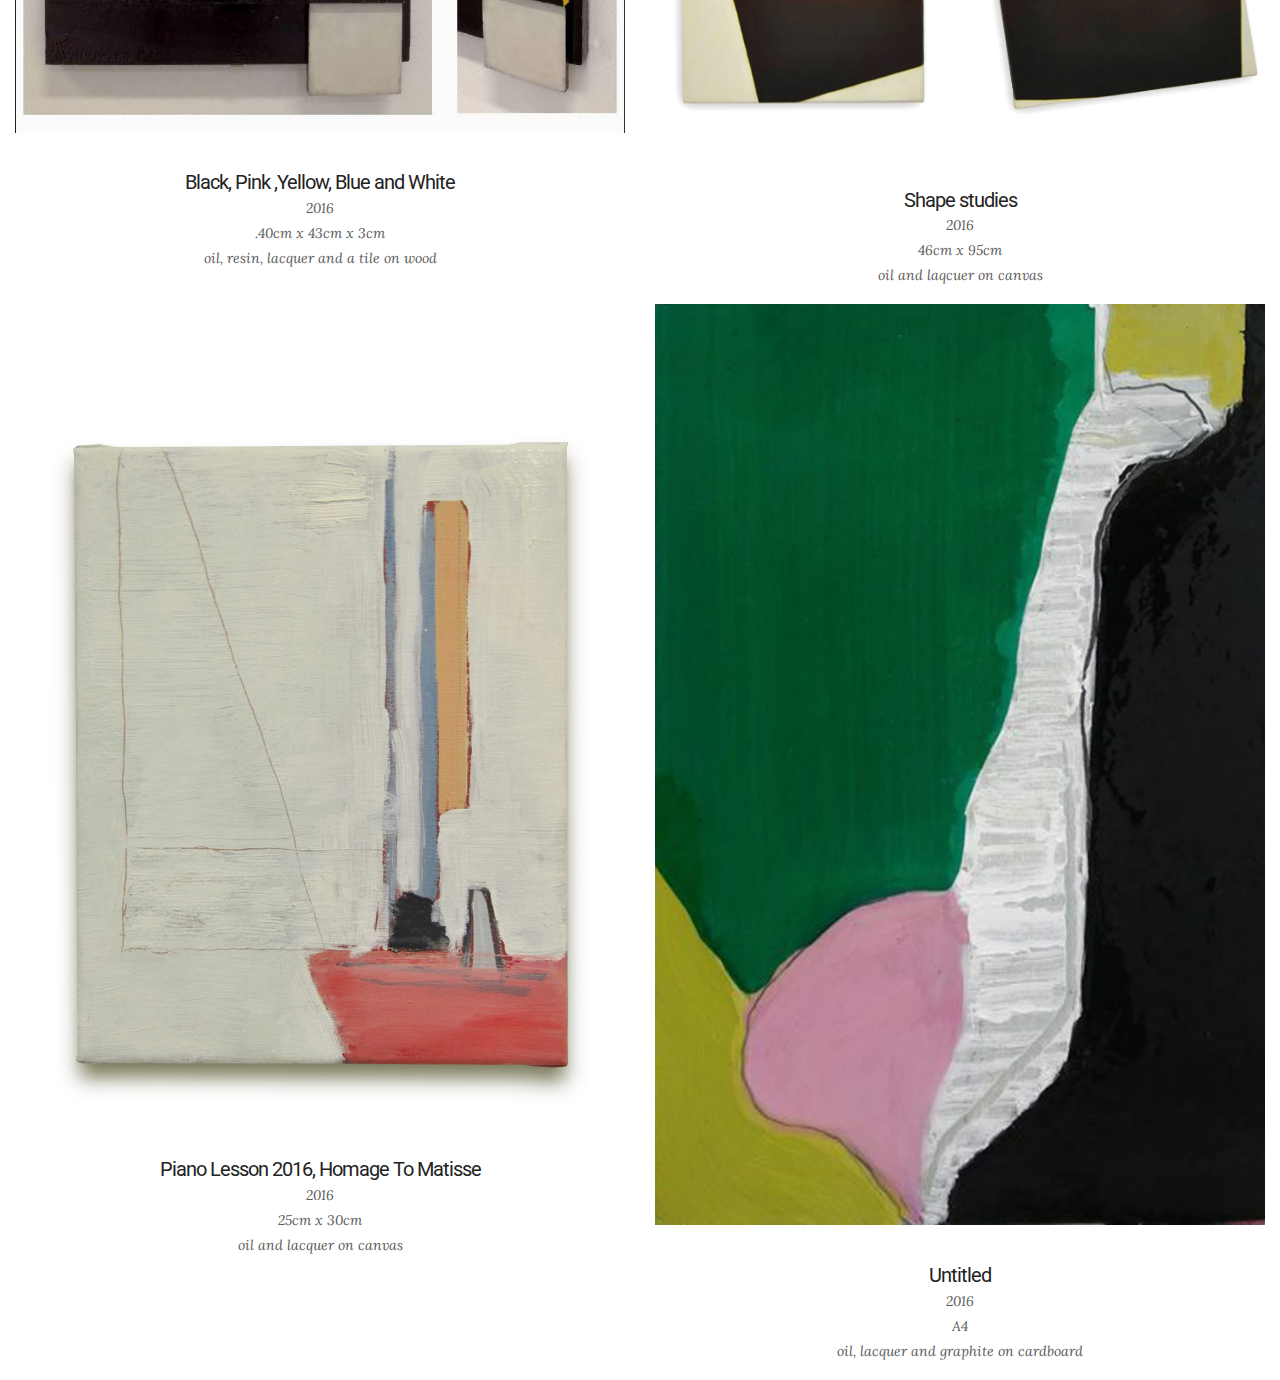
==== commit 24696f7a: "create github pages" ====
--- a/index.html
+++ b/index.html
@@ -13,13 +13,11 @@
   <link rel="stylesheet" href="https://fonts.googleapis.com/css?family=Montserrat:400,700">
   <link rel="stylesheet" href="https://fonts.googleapis.com/css?family=Raleway:100,100i,200,200i,300,300i,400,400i,500,500i,600,600i,700,700i,800,800i,900,900i">
   <link rel="stylesheet" href="assets/bootstrap-material-design-font/css/material.css">
-  <link rel="stylesheet" href="assets/et-line-font-plugin/style.css">
   <link rel="stylesheet" href="assets/tether/tether.min.css">
   <link rel="stylesheet" href="assets/bootstrap/css/bootstrap.min.css">
   <link rel="stylesheet" href="assets/dropdown/css/style.css">
   <link rel="stylesheet" href="assets/theme/css/style.css">
   <link rel="stylesheet" href="assets/theme/css/style-rtl.css">
-  <link rel="stylesheet" href="assets/mobirise-gallery/style.css">
   <link rel="stylesheet" href="assets/mobirise/css/mbr-additional.css" type="text/css">
   
   
@@ -28,7 +26,7 @@
 <body class="rtl">
 <section id="menu-0">
 
-    <nav class="navbar navbar-dropdown bg-color transparent navbar-fixed-top">
+    <nav class="navbar navbar-dropdown">
         <div class="container">
 
             <div class="mbr-table">
@@ -39,7 +37,7 @@
                         <div class="hamburger-icon"></div>
                     </button>
 
-                    <ul class="nav-dropdown collapse pull-xs-right nav navbar-nav navbar-toggleable-xl" id="exCollapsingNavbar"><li class="nav-item dropdown open"><a class="nav-link link dropdown-toggle" href="https://mobirise.com/" aria-expanded="true" data-toggle="dropdown-submenu">language</a><div class="dropdown-menu"><a class="dropdown-item" href="#">english</a><a class="dropdown-item" href="#">nederlands</a></div></li><li class="nav-item nav-btn"><a class="nav-link btn btn-secondary-outline btn-secondary" href="https://mobirise.com/">CV</a></li><li class="nav-item nav-btn"><a class="nav-link btn btn-secondary-outline btn-secondary" href="https://mobirise.com/">contact</a></li></ul>
+                    <ul class="nav-dropdown collapse pull-xs-right nav navbar-nav navbar-toggleable-xl" id="exCollapsingNavbar"><li class="nav-item dropdown"><a class="nav-link link dropdown-toggle" href="https://mobirise.com/" aria-expanded="false" data-toggle="dropdown-submenu">language</a><div class="dropdown-menu"><a class="dropdown-item" href="#">english</a><a class="dropdown-item" href="#">nederlands</a></div></li><li class="nav-item nav-btn"><a class="nav-link btn btn-secondary-outline btn-secondary" href="https://mobirise.com/">CV</a></li><li class="nav-item nav-btn"><a class="nav-link btn btn-secondary-outline btn-secondary" href="https://mobirise.com/">contact</a></li></ul>
                     <button hidden="" class="navbar-toggler navbar-close" type="button" data-toggle="collapse" data-target="#exCollapsingNavbar">
                         <div class="close-icon"></div>
                     </button>
@@ -52,7 +50,7 @@
 
 </section>
 
-<section class="engine"><a rel="external" href="https://mobirise.com">Web Site Builder</a></section><section class="mbr-section mbr-after-navbar" id="msg-box5-a" style="background-color: rgb(255, 255, 255); padding-top: 0px; padding-bottom: 0px;">
+<section class="engine"><a rel="external" href="https://mobirise.com">https://mobirise.com/</a></section><section class="mbr-section mbr-after-navbar" id="msg-box5-a" style="background-color: rgb(255, 255, 255); padding-top: 0px; padding-bottom: 0px;">
 
     
     <div class="container">
@@ -74,7 +72,7 @@
 
                   </div>
 
-                  <div><a class="btn btn-primary" href="https://mobirise.com">MORE</a></div>
+                  
               </div>
 
 
@@ -91,176 +89,188 @@
     
 
     <div class="mbr-cards-row row">
-        <div class="mbr-cards-col col-xs-12 col-lg-6" style="padding-top: 80px; padding-bottom: 80px;">
-            <div class="container">
-              <div class="card cart-block">
-                  <div class="card-img"><img src="assets/images/table.jpg" class="card-img-top"></div>
-                  <div class="card-block">
-                    <h4 class="card-title">Bootstrap 4</h4>
-                    <h5 class="card-subtitle">Bootstrap 4 has been noted</h5>
-                    <p class="card-text">Bootstrap 4 has been noted as one of the most reliable and proven frameworks and Mobirise has been equipped to develop websites using this framework.</p>
-                    <div class="card-btn"><a href="https://mobirise.com" class="btn btn-primary">MORE</a></div>
-                    </div>
-                </div>
-            </div>
-        </div>
-        <div class="mbr-cards-col col-xs-12 col-lg-6" style="padding-top: 80px; padding-bottom: 80px;">
-            <div class="container">
-                <div class="card cart-block">
-                    <div class="card-img"><img src="assets/images/desktop.jpg" class="card-img-top"></div>
-                    <div class="card-block">
-                        <h4 class="card-title">Responsive</h4>
-                        <h5 class="card-subtitle">One of Bootstrap 4's big points</h5>
-                        <p class="card-text">One of Bootstrap 4's big points is responsiveness and Mobirise makes effective use of this by generating highly responsive website for you.</p>
-                        <div class="card-btn"><a href="https://mobirise.com" class="btn btn-primary">MORE</a></div>
-                    </div>
-                </div>
-            </div>
-        </div>
-        
-        
-        
-        
-    </div>
-</section>
-
-<section class="mbr-gallery mbr-section mbr-section-nopadding mbr-slider-carousel" id="gallery2-b" data-filter="false" style="padding-top: 0rem; padding-bottom: 6rem;">
-    <!-- Filter -->
-    
-
-    <!-- Gallery -->
-    <div class="mbr-gallery-row container">
-        <div class=" mbr-gallery-layout-default">
-            <div>
-                <div>
-                    <div class="mbr-gallery-item mbr-gallery-item__mobirise3 mbr-gallery-item--p2" data-tags="Awesome" data-video-url="false">
-                        <div href="#lb-gallery2-b" data-slide-to="0" data-toggle="modal">
-                            
-                            
-
-                            <img alt="" src="assets/images/naamloos-6-2000x2000-800x800.jpg">
-                            
-                            <span class="icon-focus"></span>
-                            
-                        </div>
-                    </div><div class="mbr-gallery-item mbr-gallery-item__mobirise3 mbr-gallery-item--p2" data-tags="Awesome" data-video-url="false">
-                        <div href="#lb-gallery2-b" data-slide-to="1" data-toggle="modal">
-                            
-                            
-
-                            <img alt="" src="assets/images/naamloos-2000x2000-800x800.jpg">
-                            
-                            <span class="icon-focus"></span>
-                            
-                        </div>
-                    </div><div class="mbr-gallery-item mbr-gallery-item__mobirise3 mbr-gallery-item--p2" data-tags="Awesome" data-video-url="false">
-                        <div href="#lb-gallery2-b" data-slide-to="2" data-toggle="modal">
-                            
-                            
-
-                            <img alt="" src="assets/images/naamloos-2000x1677-800x670.jpg">
-                            
-                            <span class="icon-focus"></span>
-                            
-                        </div>
-                    </div><div class="mbr-gallery-item mbr-gallery-item__mobirise3 mbr-gallery-item--p2" data-tags="Awesome" data-video-url="false">
-                        <div href="#lb-gallery2-b" data-slide-to="3" data-toggle="modal">
-                            
-                            
-
-                            <img alt="" src="assets/images/werk-2-2000x2408-800x963.jpg">
-                            
-                            <span class="icon-focus"></span>
-                            
-                        </div>
-                    </div><div class="mbr-gallery-item mbr-gallery-item__mobirise3 mbr-gallery-item--p2" data-tags="Awesome" data-video-url="false">
-                        <div href="#lb-gallery2-b" data-slide-to="4" data-toggle="modal">
-                            
-                            
-
-                            <img alt="" src="assets/images/tumblr-o8v2lztgq41t96ni3o9-2000x2420-800x968.jpg">
-                            
-                            <span class="icon-focus"></span>
-                            
-                        </div>
-                    </div><div class="mbr-gallery-item mbr-gallery-item__mobirise3 mbr-gallery-item--p2" data-tags="Awesome" data-video-url="false">
-                        <div href="#lb-gallery2-b" data-slide-to="5" data-toggle="modal">
-                            
-                            
-
-                            <img alt="" src="assets/images/14875802-10207585648500457-256559508-o-2000x1587-800x634.jpg">
-                            
-                            <span class="icon-focus"></span>
-                            
-                        </div>
-                    </div><div class="mbr-gallery-item mbr-gallery-item__mobirise3 mbr-gallery-item--p2" data-tags="Awesome" data-video-url="false">
-                        <div href="#lb-gallery2-b" data-slide-to="6" data-toggle="modal">
-                            
-                            
-
-                            <img alt="" src="assets/images/naamloos-2jpg-2000x2000-800x800.jpg">
-                            
-                            <span class="icon-focus"></span>
-                            
-                        </div>
-                    </div><div class="mbr-gallery-item mbr-gallery-item__mobirise3 mbr-gallery-item--p2" data-tags="Awesome" data-video-url="false">
-                        <div href="#lb-gallery2-b" data-slide-to="7" data-toggle="modal">
-                            
-                            
-
-                            <img alt="" src="assets/images/naamloos-2000x2025-800x810.jpg">
-                            
-                            <span class="icon-focus"></span>
-                            
-                        </div>
-                    </div>
-                </div>
-            </div>
-            <div class="clearfix"></div>
-        </div>
-    </div>
-
-    <!-- Lightbox -->
-    <div data-app-prevent-settings="" class="mbr-slider modal fade carousel slide" tabindex="-1" data-keyboard="true" data-interval="false" id="lb-gallery2-b">
-        <div class="modal-dialog">
-            <div class="modal-content">
-                <div class="modal-body">
-                    
-                    <div class="carousel-inner">
-                        <div class="carousel-item">
-                            <img alt="" src="assets/images/naamloos-6-2000x2000.jpg">
-                        </div><div class="carousel-item">
-                            <img alt="" src="assets/images/naamloos-2000x2000.jpg">
-                        </div><div class="carousel-item">
-                            <img alt="" src="assets/images/naamloos-2000x1677.jpg">
-                        </div><div class="carousel-item">
-                            <img alt="" src="assets/images/werk-2-2000x2408.jpg">
-                        </div><div class="carousel-item">
-                            <img alt="" src="assets/images/tumblr-o8v2lztgq41t96ni3o9-2000x2420.jpg">
-                        </div><div class="carousel-item">
-                            <img alt="" src="assets/images/14875802-10207585648500457-256559508-o-2000x1587.jpg">
-                        </div><div class="carousel-item">
-                            <img alt="" src="assets/images/naamloos-2jpg-2000x2000.jpg">
-                        </div><div class="carousel-item active">
-                            <img alt="" src="assets/images/naamloos-2000x2025.jpg">
-                        </div>
-                    </div>
-                    <a class="left carousel-control" role="button" data-slide="prev" href="#lb-gallery2-b">
-                        <span class="icon-prev" aria-hidden="true"></span>
-                        <span class="sr-only">Previous</span>
-                    </a>
-                    <a class="right carousel-control" role="button" data-slide="next" href="#lb-gallery2-b">
-                        <span class="icon-next" aria-hidden="true"></span>
-                        <span class="sr-only">Next</span>
-                    </a>
-
-                    <a class="close" href="#" role="button" data-dismiss="modal">
-                        <span aria-hidden="true">×</span>
-                        <span class="sr-only">Close</span>
-                    </a>
-                </div>
-            </div>
-        </div>
+        <div class="mbr-cards-col col-xs-12 col-lg-6" style="padding-top: 0px; padding-bottom: 0px;">
+            <div class="container">
+              <div class="card cart-block">
+                  <div class="card-img"><img src="assets/images/naamloos.gif" class="card-img-top"></div>
+                  <div class="card-block">
+                    <h4 class="card-title"><span style="font-weight: normal;">Red On Grey</span></h4>
+                    <h5 class="card-subtitle">2017<br>80cm x 50cm<br><span style="font-size: 0.875rem; line-height: 1.7857;">&nbsp;oil and lacquer on canvas</span><br></h5>
+                    
+                    
+                    </div>
+                </div>
+            </div>
+        </div>
+        <div class="mbr-cards-col col-xs-12 col-lg-6" style="padding-top: 0px; padding-bottom: 0px;">
+            <div class="container">
+                <div class="card cart-block">
+                    <div class="card-img"><img src="assets/images/naamloos-800x800.jpg" class="card-img-top"></div>
+                    <div class="card-block">
+                        <h4 class="card-title"><span style="font-weight: normal;">Grey, Green, Blue, Red, White and Black</span></h4>
+                        <h5 class="card-subtitle">2017<br><span style="line-height: 1.7857;">95cm x 115cm</span><br>oil, lacquer and marker on canvas</h5>
+                        
+                        
+                    </div>
+                </div>
+            </div>
+        </div>
+        
+        
+        
+        
+    </div>
+</section>
+
+<section class="mbr-cards mbr-section mbr-section-nopadding" id="features3-d" style="background-color: rgb(255, 255, 255);">
+
+    
+
+    <div class="mbr-cards-row row">
+        <div class="mbr-cards-col col-xs-12 col-lg-6" style="padding-top: 0px; padding-bottom: 0px;">
+            <div class="container">
+              <div class="card cart-block">
+                  <div class="card-img"><img src="assets/images/werk-2-2000x2408.jpg" class="card-img-top"></div>
+                  <div class="card-block">
+                    <h4 class="card-title"><span style="font-weight: normal;">50.966346,3.164742</span></h4>
+                    <h5 class="card-subtitle"><span style="font-size: 0.875rem; line-height: 1.7857;">2016</span><br>95cm x 115cm<br>oil, lacquer, spray paint and graphite on canvas</h5>
+                    
+                    
+                    </div>
+                </div>
+            </div>
+        </div>
+        <div class="mbr-cards-col col-xs-12 col-lg-6" style="padding-top: 0px; padding-bottom: 0px;">
+            <div class="container">
+                <div class="card cart-block">
+                    <div class="card-img"><img src="assets/images/tumblr-o8v2lztgq41t96ni3o9-800x968.jpg" class="card-img-top"></div>
+                    <div class="card-block">
+                        <h4 class="card-title"><span style="font-weight: normal;">Untitled Landscape</span></h4>
+                        <h5 class="card-subtitle">2016<br>100cm x 120cm<br>oil and graphite on canvas</h5>
+                        
+                        
+                    </div>
+                </div>
+            </div>
+        </div>
+        
+        
+        
+        
+    </div>
+</section>
+
+<section class="mbr-cards mbr-section mbr-section-nopadding" id="features3-f" style="background-color: rgb(255, 255, 255);">
+
+    
+
+    <div class="mbr-cards-row row">
+        <div class="mbr-cards-col col-xs-12 col-lg-6" style="padding-top: 0px; padding-bottom: 0px;">
+            <div class="container">
+              <div class="card cart-block">
+                  <div class="card-img"><img src="assets/images/naamloos-800x670.jpg" class="card-img-top"></div>
+                  <div class="card-block">
+                    <h4 class="card-title"><span style="font-weight: normal;">Shape Study, Yellow and White</span></h4>
+                    <h5 class="card-subtitle">2016<br>20cm x 21cm x 1,5cm<br>oil and lacquer on wood<br><br></h5>
+                    
+                    
+                    </div>
+                </div>
+            </div>
+        </div>
+        <div class="mbr-cards-col col-xs-12 col-lg-6" style="padding-top: 0px; padding-bottom: 0px;">
+            <div class="container">
+                <div class="card cart-block">
+                    <div class="card-img"><img src="assets/images/naamloos-1.jpg" class="card-img-top"></div>
+                    <div class="card-block">
+                        <h4 class="card-title"><span style="font-weight: normal;">Shape Study</span></h4>
+                        <h5 class="card-subtitle">2017<br>24cm x 30cm<br>soil and sprat paint on canva<br></h5>
+                        
+                        
+                    </div>
+                </div>
+            </div>
+        </div>
+        
+        
+        
+        
+    </div>
+</section>
+
+<section class="mbr-cards mbr-section mbr-section-nopadding" id="features3-g" style="background-color: rgb(255, 255, 255);">
+
+    
+
+    <div class="mbr-cards-row row">
+        <div class="mbr-cards-col col-xs-12 col-lg-6" style="padding-top: 0px; padding-bottom: 0px;">
+            <div class="container">
+              <div class="card cart-block">
+                  <div class="card-img"><img src="assets/images/14875802-10207585648500457-256559508-o-800x634.jpg" class="card-img-top"></div>
+                  <div class="card-block">
+                    <h4 class="card-title"><span style="font-weight: normal;">Black, Pink ,Yellow, Blue and White</span></h4>
+                    <h5 class="card-subtitle">2016<br>40cm x 43cm x 3cm.<br> oil, resin, lacquer and a tile on wood</h5>
+                    
+                    
+                    </div>
+                </div>
+            </div>
+        </div>
+        <div class="mbr-cards-col col-xs-12 col-lg-6" style="padding-top: 0px; padding-bottom: 0px;">
+            <div class="container">
+                <div class="card cart-block">
+                    <div class="card-img"><img src="assets/images/gh.jpg" class="card-img-top"></div>
+                    <div class="card-block">
+                        <h4 class="card-title"><span style="font-weight: normal;">Shape studies</span></h4>
+                        <h5 class="card-subtitle">2016<br>46cm x 95cm<br>oil and laqcuer on canvas</h5>
+                        
+                        
+                    </div>
+                </div>
+            </div>
+        </div>
+        
+        
+        
+        
+    </div>
+</section>
+
+<section class="mbr-cards mbr-section mbr-section-nopadding" id="features3-h" style="background-color: rgb(255, 255, 255);">
+
+    
+
+    <div class="mbr-cards-row row">
+        <div class="mbr-cards-col col-xs-12 col-lg-6" style="padding-top: 0px; padding-bottom: 0px;">
+            <div class="container">
+              <div class="card cart-block">
+                  <div class="card-img"><img src="assets/images/naamloos-2.jpg" class="card-img-top"></div>
+                  <div class="card-block">
+                    <h4 class="card-title"><span style="font-weight: normal;">Piano Lesson 2016, Homage To Matisse</span></h4>
+                    <h5 class="card-subtitle"><span style="font-family: Lora, serif; font-size: 0.875rem; line-height: 1.7857;">2016</span><br><span style="font-family: Lora, serif; font-size: 0.875rem; line-height: 1.7857;">25cm x 30cm</span><br><span style="font-family: Lora, serif; font-size: 0.875rem; line-height: 1.7857;">oil and lacquer on canvas<br></span><span style="font-family: Lora, serif; font-size: 0.875rem; line-height: 1.7857;"><br></span><br><br></h5>
+                    
+                    
+                    </div>
+                </div>
+            </div>
+        </div>
+        <div class="mbr-cards-col col-xs-12 col-lg-6" style="padding-top: 0px; padding-bottom: 0px;">
+            <div class="container">
+                <div class="card cart-block">
+                    <div class="card-img"><img src="assets/images/tumblr-o4qxa3hghb1vntr4do1.jpg" class="card-img-top"></div>
+                    <div class="card-block">
+                        <h4 class="card-title"><span style="font-weight: normal;">Untitled</span></h4>
+                        <h5 class="card-subtitle">2016<br>A4<br>oil, lacquer and graphite on cardboard</h5>
+                        
+                        
+                    </div>
+                </div>
+            </div>
+        </div>
+        
+        
+        
+        
     </div>
 </section>
 
@@ -271,12 +281,7 @@
   <script src="assets/smooth-scroll/smooth-scroll.js"></script>
   <script src="assets/dropdown/js/script.min.js"></script>
   <script src="assets/touch-swipe/jquery.touch-swipe.min.js"></script>
-  <script src="assets/masonry/masonry.pkgd.min.js"></script>
-  <script src="assets/imagesloaded/imagesloaded.pkgd.min.js"></script>
-  <script src="assets/bootstrap-carousel-swipe/bootstrap-carousel-swipe.js"></script>
   <script src="assets/theme/js/script.js"></script>
-  <script src="assets/mobirise-gallery/player.min.js"></script>
-  <script src="assets/mobirise-gallery/script.js"></script>
   
   
 </body>
--- a/assets/mobirise/css/mbr-additional.css
+++ b/assets/mobirise/css/mbr-additional.css
@@ -2,6 +2,7 @@
 @import url(https://fonts.googleapis.com/css?family=Lora:400,700);
 @import url(https://fonts.googleapis.com/css?family=Raleway:400,300,700);
 @import url(https://fonts.googleapis.com/css?family=Oxygen:400,300,700);
+@import url(https://fonts.googleapis.com/css?family=Roboto:400,300,700);
 
 
 
@@ -76,7 +77,7 @@
   font-family: 'Lora', serif;
 }
 .bg-primary {
-  background-color: #ffffff !important;
+  background-color: #cccccc !important;
 }
 .bg-success {
   background-color: #90a878 !important;
@@ -91,8 +92,8 @@
   background-color: #f28281 !important;
 }
 .btn-primary {
-  background-color: #ffffff;
-  border-color: #ffffff;
+  background-color: #cccccc;
+  border-color: #cccccc;
   color: #ffffff;
 }
 .btn-primary:hover,
@@ -101,14 +102,14 @@
 .btn-primary:active,
 .btn-primary.active {
   color: #ffffff;
-  background-color: #d4d4d4;
-  border-color: #d4d4d4;
+  background-color: #a6a6a6;
+  border-color: #a6a6a6;
 }
 .btn-primary.disabled,
 .btn-primary:disabled {
   color: #ffffff !important;
-  background-color: #d4d4d4 !important;
-  border-color: #d4d4d4 !important;
+  background-color: #a6a6a6 !important;
+  border-color: #a6a6a6 !important;
 }
 .btn-secondary {
   background-color: #000000;
@@ -212,8 +213,8 @@
 }
 .btn-primary-outline {
   background: none;
-  border-color: #ffffff;
-  color: #ffffff;
+  border-color: #999999;
+  color: #999999;
 }
 .btn-primary-outline:hover,
 .btn-primary-outline:focus,
@@ -221,14 +222,14 @@
 .btn-primary-outline:active,
 .btn-primary-outline.active {
   color: #ffffff;
-  background-color: #ffffff;
-  border-color: #ffffff;
+  background-color: #cccccc;
+  border-color: #cccccc;
 }
 .btn-primary-outline.disabled,
 .btn-primary-outline:disabled {
   color: #ffffff !important;
-  background-color: #ffffff !important;
-  border-color: #ffffff !important;
+  background-color: #cccccc !important;
+  border-color: #cccccc !important;
 }
 .btn-secondary-outline {
   background: none;
@@ -331,7 +332,7 @@
   border-color: #f28281 !important;
 }
 .text-primary {
-  color: #ffffff !important;
+  color: #cccccc !important;
 }
 .text-success {
   color: #90a878 !important;
@@ -358,32 +359,32 @@
   background-color: #f28281;
 }
 .btn-social {
-  border-color: #ffffff;
+  border-color: #cccccc;
 }
 .btn-social:hover {
-  background: #ffffff;
+  background: #cccccc;
 }
 .mbr-company .list-group-item.active .list-group-text {
-  color: #ffffff;
+  color: #cccccc;
 }
 .mbr-footer p a,
 .mbr-footer ul a {
-  color: #ffffff;
+  color: #cccccc;
 }
 .mbr-footer-content li::before,
 .mbr-footer .mbr-contacts li::before {
-  background: #ffffff;
+  background: #cccccc;
 }
 .mbr-footer-content li a:hover,
 .mbr-footer .mbr-contacts li a:hover {
-  color: #ffffff;
+  color: #cccccc;
 }
 .lead a,
 .lead a:hover {
-  color: #ffffff;
+  color: #cccccc;
 }
 .lead blockquote {
-  border-color: #ffffff;
+  border-color: #cccccc;
 }
 .mbr-plan-header.bg-primary .mbr-plan-subtitle,
 .mbr-plan-header.bg-primary .mbr-plan-price-desc {
@@ -407,7 +408,7 @@
 }
 .mbr-small-footer a,
 .mbr-gallery-filter li:hover {
-  color: #ffffff;
+  color: #cccccc;
 }
 .scrollToTop_wraper {
   opacity: 0 !important;
@@ -439,7 +440,7 @@
 #menu-0 .dropdown-item:hover,
 #menu-0 .link:focus,
 #menu-0 .dropdown-item:focus {
-  color: #ffffff;
+  color: #cccccc;
 }
 #menu-0 .link[aria-expanded="true"],
 #menu-0 .dropdown-menu {
@@ -466,7 +467,7 @@
 }
 #menu-0 .bg-color.transparent.opened .link:hover,
 #menu-0 .bg-color.transparent.opened .link:focus {
-  color: #ffffff;
+  color: #cccccc;
 }
 #menu-0 .link[aria-expanded="true"],
 #menu-0 .dropdown-item[aria-expanded="true"] {
@@ -482,6 +483,12 @@
 #menu-0 .close-icon::after {
   background-color: #000000;
 }
+
+
+
+
+
+
 
 #menu-0 .hide-buttons .nav-btn {
   display: none !important;
@@ -509,23 +516,23 @@
 #menu-0 .dropdown-item:hover,
 #menu-0 .link:focus,
 #menu-0 .dropdown-item:focus {
-  color: #ffffff;
+  color: #cccccc;
 }
 #menu-0 .link[aria-expanded="true"],
 #menu-0 .dropdown-menu {
-  background: #0e0e0e;
+  background: #e6e6e6;
 }
 #menu-0 .nav-dropdown-sm .link:focus,
 #menu-0 .nav-dropdown-sm .link:hover,
 #menu-0 .nav-dropdown-sm .dropdown-item:focus,
 #menu-0 .nav-dropdown-sm .dropdown-item:hover {
-  background: #202020!important;
+  background: #f7f7f7!important;
 }
 #menu-0 .navbar,
 #menu-0 .nav-dropdown-sm,
 #menu-0 .nav-dropdown-sm .link[aria-expanded="true"],
 #menu-0 .nav-dropdown-sm .dropdown-menu {
-  background: #282828;
+  background: #ffffff;
 }
 #menu-0 .bg-color.transparent .link {
   color: #000000;
@@ -536,11 +543,11 @@
 }
 #menu-0 .bg-color.transparent.opened .link:hover,
 #menu-0 .bg-color.transparent.opened .link:focus {
-  color: #ffffff;
+  color: #cccccc;
 }
 #menu-0 .link[aria-expanded="true"],
 #menu-0 .dropdown-item[aria-expanded="true"] {
-  color: #ffffff!important;
+  color: #cccccc!important;
 }
 #menu-0.mbr-navbar--stuck .mbr-navbar__section {
   background: #2c2c2c;
@@ -552,3 +559,25 @@
 #menu-0 .close-icon::after {
   background-color: #000000;
 }
+#features3-c H5 {
+  text-align: center;
+  font-size: 13px;
+}
+#features3-c H4 {
+  font-family: 'Roboto', sans-serif;
+}
+#features3-d H4 {
+  font-family: 'Roboto', sans-serif;
+}
+#features3-f SPAN {
+  font-family: 'Roboto', sans-serif;
+}
+#features3-f H4 {
+  font-family: 'Roboto', sans-serif;
+}
+#features3-g H4 {
+  font-family: 'Roboto', sans-serif;
+}
+#features3-h SPAN {
+  font-family: 'Roboto', sans-serif;
+}
